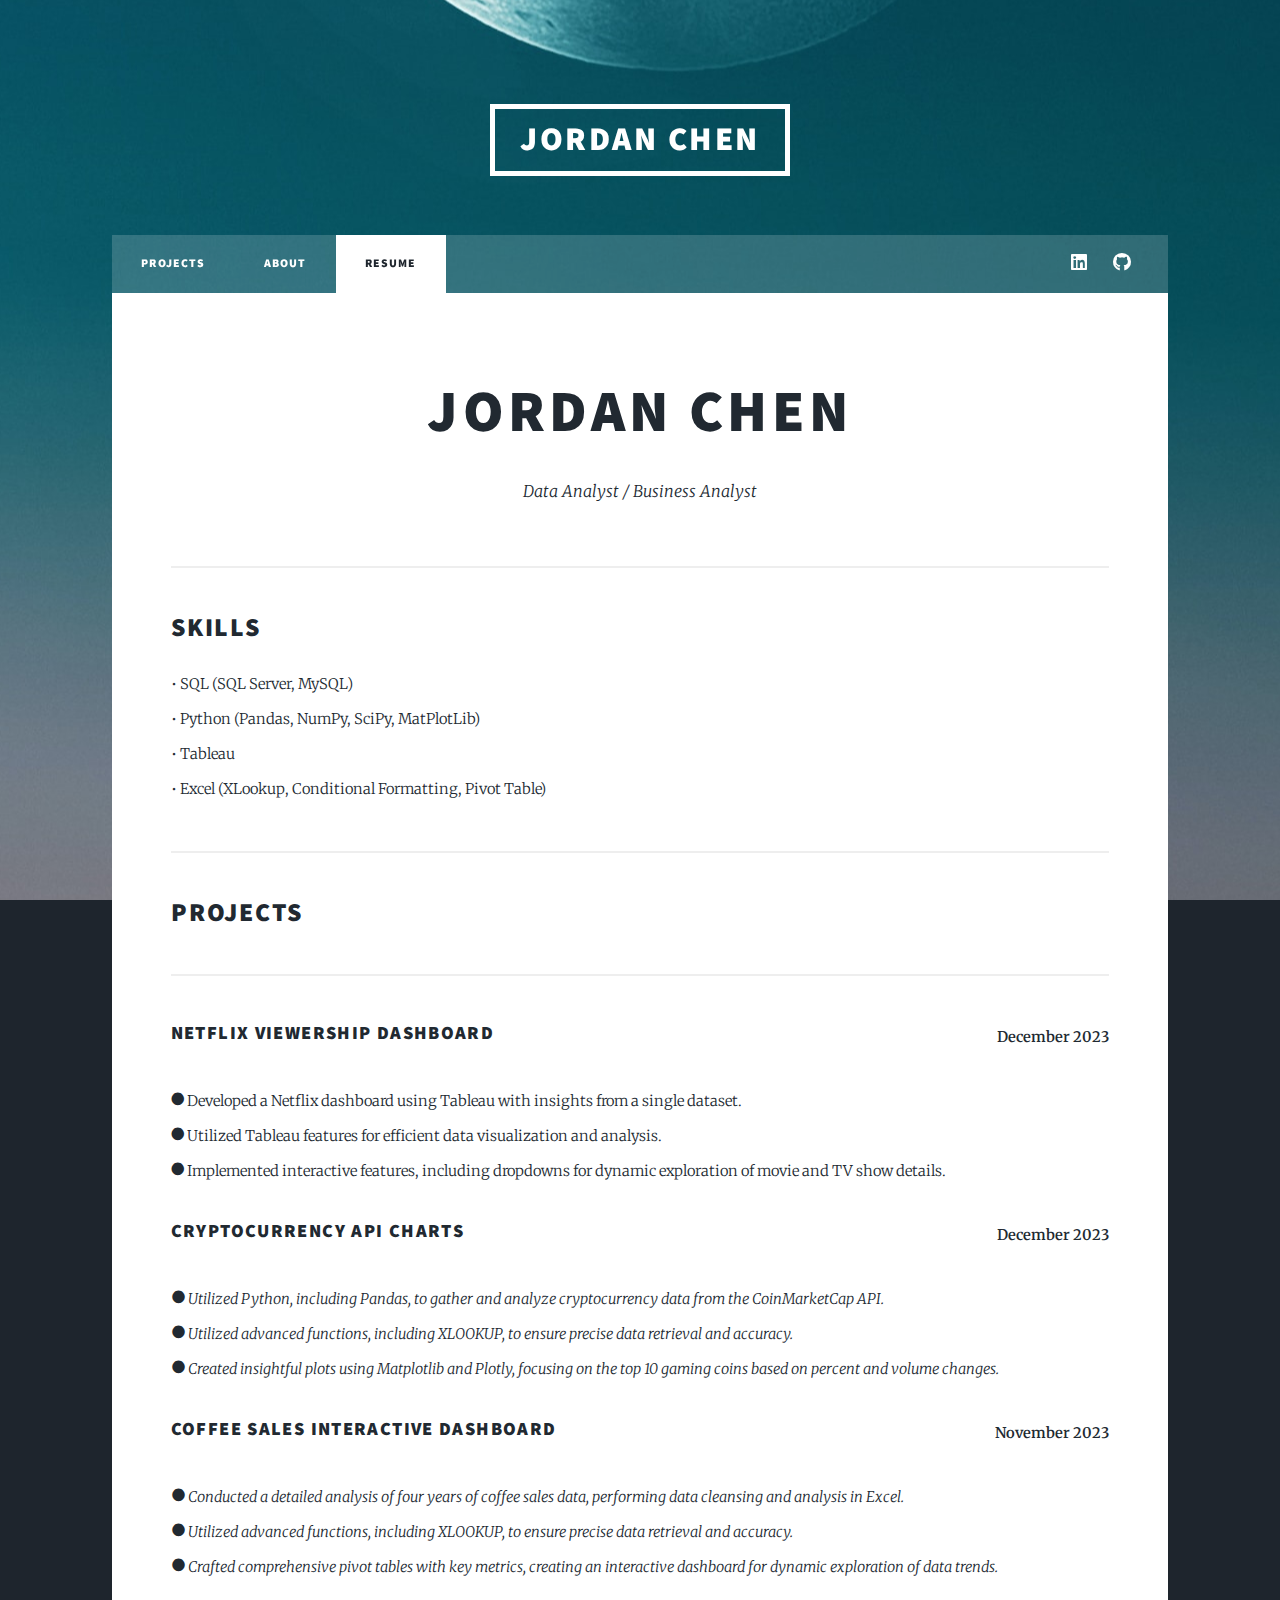
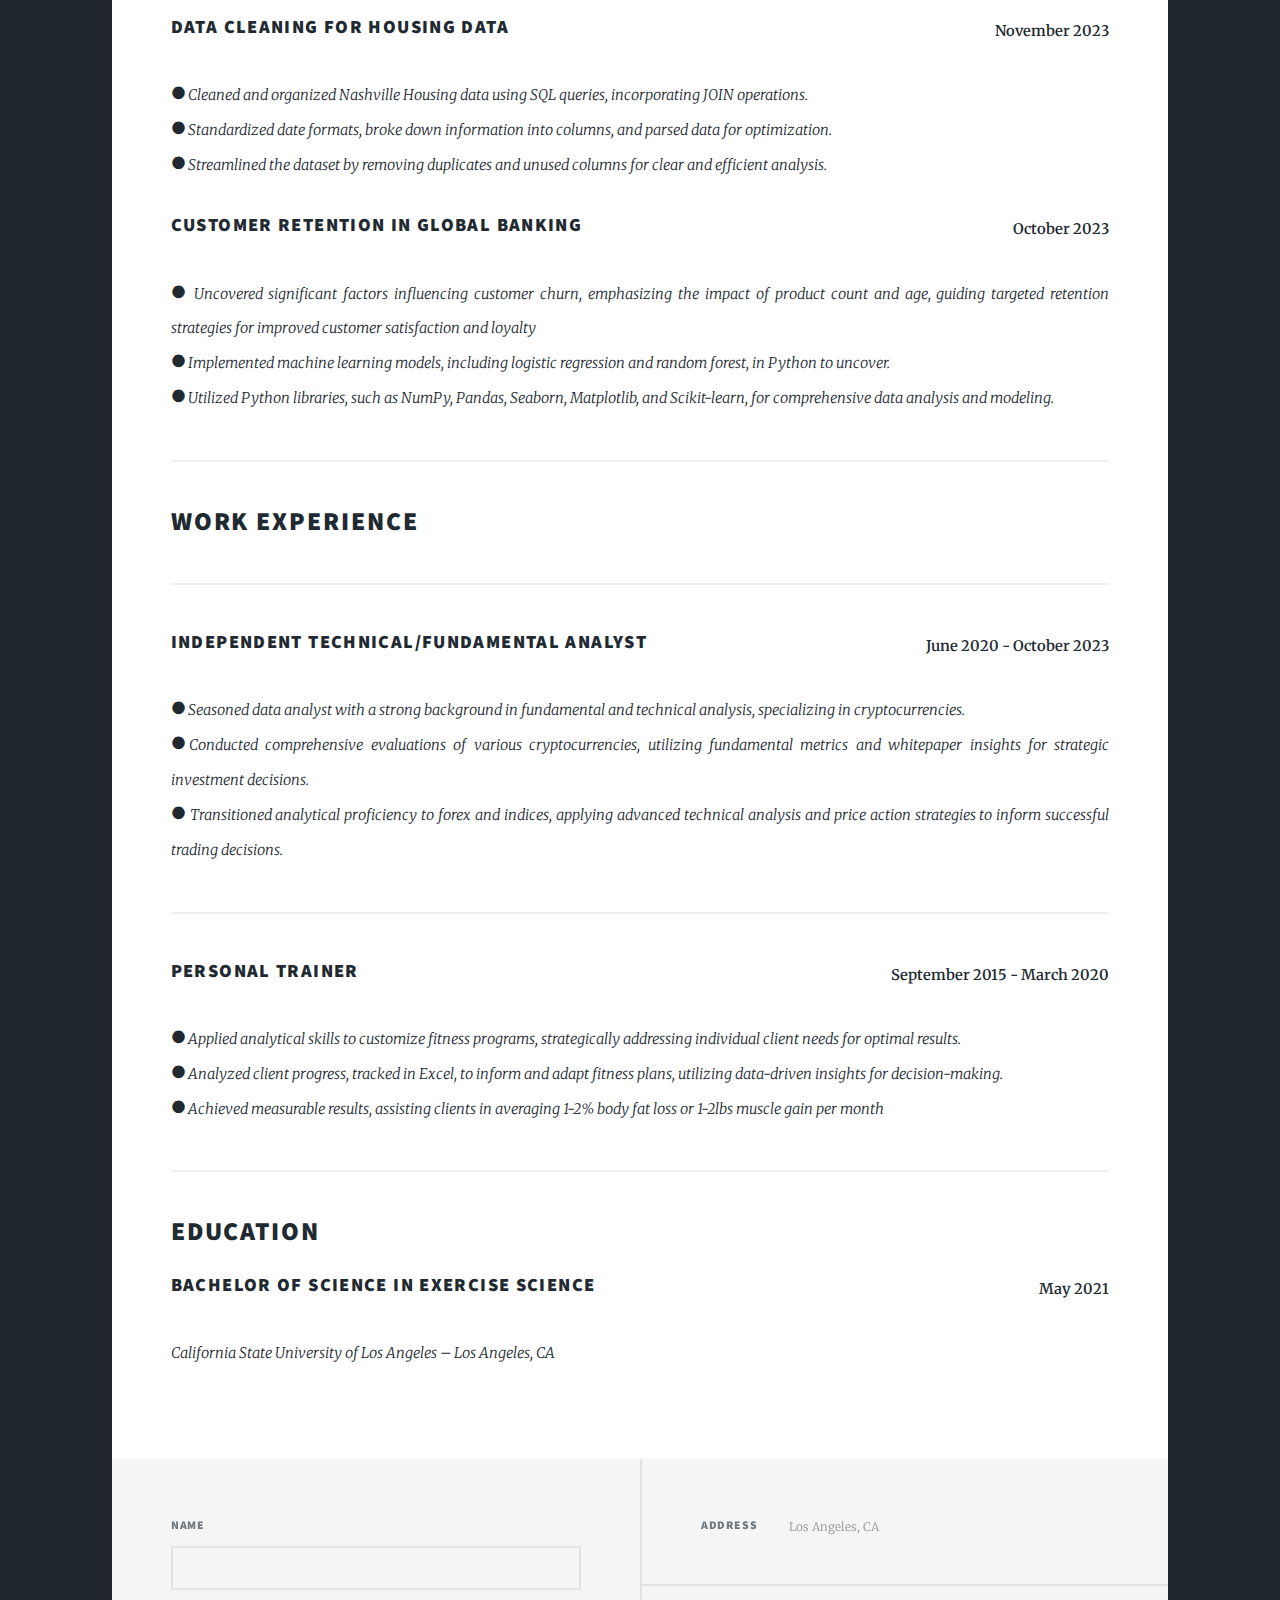
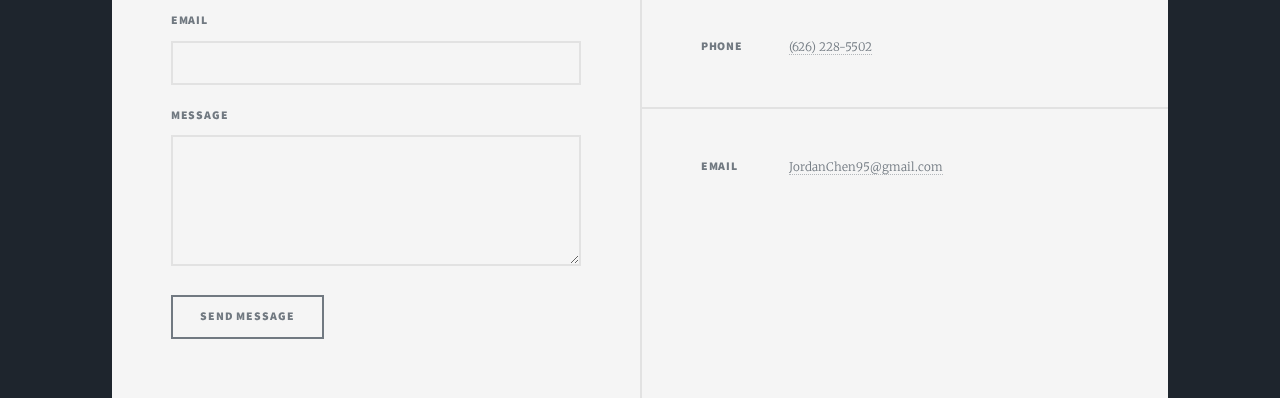
==== elements.html @ 673f8f22 "Initial Commit" ====
<!DOCTYPE HTML>
<!--
	Massively by HTML5 UP
	html5up.net | @ajlkn
	Free for personal and commercial use under the CCA 3.0 license (html5up.net/license)
-->
<html>

<head>
	<title>Elements Reference - Massively by HTML5 UP</title>
	<meta charset="utf-8" />
	<meta name="viewport" content="width=device-width, initial-scale=1, user-scalable=no" />
	<link rel="stylesheet" href="assets/css/main.css" />
	<noscript>
		<link rel="stylesheet" href="assets/css/noscript.css" />
	</noscript>
</head>

<body class="is-preload">

	<!-- Wrapper -->
	<div id="wrapper">

		<!-- Header -->
		<header id="header">
			<a href="index.html" class="logo">Jordan Chen</a>
		</header>


		<!-- Nav -->
		<nav id="nav">
			<ul class="links">
				<li><a href="index.html">Projects</a></li>
				<li><a href="generic.html">About</a></li>
				<li class="active"><a href="elements.html">Resume</a></li>
			</ul>

			<ul class="icons">
				<li><a href="https://www.linkedin.com/in/jordan-chen-766962249/" target="_blank"
						class="icon brands alt fa-linkedin"><span class="label">linkedin</span></a>
				</li>
				<li><a href="https://github.com/Jordan-the-analyst" target="_blank"
						class="icon brands alt fa-github"><span class="label">GitHub</span></a></li>
			</ul>
		</nav>

		<!-- Main -->
		<div id="main">

			<!-- Post -->
			<section class="post">
				<header class="major">
					<h1>Jordan Chen</h1>
					<p> Data Analyst / Business Analyst</p>
					<!DOCTYPE html>
					<html lang="en">

					<head>
						<!-- Your head content goes here -->
					</head>

				</header>



				<hr />

				<!-- Text stuff -->
				<h2>Skills</h2>
				<p>• SQL (SQL Server, MySQL) <br>
					• Python (Pandas, NumPy, SciPy, MatPlotLib) <br>
					• Tableau <br>
					• Excel (XLookup, Conditional Formatting, Pivot Table)

				</p>
				<hr />
				<h2>Projects</h2>

				<hr />
				<header>
					<div style="display: flex; justify-content: space-between;">
						<h3>NETFLIX VIEWERSHIP DASHBOARD</h3>
						<p><b>December 2023</b></p>
					</div>


				</header>
				<p>● Developed a Netflix dashboard using Tableau with insights from a single dataset. <br>
					● Utilized Tableau features for efficient data visualization and analysis. <br>
					● Implemented interactive features, including dropdowns for dynamic exploration of movie and TV show
					details.
				</p>
				<header>

					<header>
						<div style="display: flex; justify-content: space-between;">
							<h3>CRYPTOCURRENCY API CHARTS</h3>
							<p><b>December 2023</b></p>
						</div>
					</header>
					<p>● Utilized Python, including Pandas, to gather and analyze cryptocurrency data from the
						CoinMarketCap API. <br>
						● Utilized advanced functions, including XLOOKUP, to ensure precise data retrieval and accuracy.
						<br>
						● Created insightful plots using Matplotlib and Plotly, focusing on the top 10 gaming coins
						based on percent and volume changes.
					</p>
					<header>

						<header>

							<div style="display: flex; justify-content: space-between;">
								<h3>COFFEE SALES INTERACTIVE DASHBOARD</h3>
								<p><b>November 2023</b></p>
							</div>

						</header>
						<p>● Conducted a detailed analysis of four years of coffee sales data, performing data cleansing
							and analysis in Excel. <br>
							● Utilized advanced functions, including XLOOKUP, to ensure precise data retrieval and
							accuracy. <br>
							● Crafted comprehensive pivot tables with key metrics, creating an interactive dashboard for
							dynamic exploration of data trends.
						</p>
						<header>

							<header>

								<div style="display: flex; justify-content: space-between;">
									<h3>DATA CLEANING FOR HOUSING DATA </h3>
									<p><b>November 2023</b></p>
								</div>

							</header>
							<p>● Cleaned and organized Nashville Housing data using SQL queries, incorporating JOIN
								operations. <br>
								● Standardized date formats, broke down information into columns, and parsed data for
								optimization. <br>
								● Streamlined the dataset by removing duplicates and unused columns for clear and
								efficient analysis.
							</p>
							<header>

								<header>

									<div style="display: flex; justify-content: space-between;">
										<h3>CUSTOMER RETENTION IN GLOBAL BANKING </h3>
										<p><b>October 2023</b></p>
									</div>

								</header>
								<p>● Uncovered significant factors influencing customer churn, emphasizing the impact of
									product count and age, guiding targeted retention strategies for improved customer
									satisfaction and loyalty <br>
									● Implemented machine learning models, including logistic regression and random
									forest, in Python to uncover. <br>
									● Utilized Python libraries, such as NumPy, Pandas, Seaborn, Matplotlib, and
									Scikit-learn, for comprehensive data analysis and modeling.
								</p>
								<header>


									<hr />

									<!-- Lists -->
									<h2>Work Experience</h2>

									<hr />
									<div style="display: flex; justify-content: space-between;">
										<h3>INDEPENDENT TECHNICAL/FUNDAMENTAL ANALYST </h3>
										<p><b>June 2020 - October 2023</b></p>
									</div>

									<p>● Seasoned data analyst with a strong background in fundamental and technical
										analysis, specializing in cryptocurrencies. <br>
										●Conducted comprehensive evaluations of various cryptocurrencies, utilizing
										fundamental metrics and whitepaper insights for strategic investment decisions.
										<br>
										● Transitioned analytical proficiency to forex and indices, applying advanced
										technical analysis and price action strategies to inform successful trading
										decisions.

									</p>

									<hr />
									<div style="display: flex; justify-content: space-between;">
										<h3>PERSONAL TRAINER </h3>
										<p><b>September 2015 - March 2020</b></p>
									</div>

									<p>● Applied analytical skills to customize fitness programs, strategically
										addressing individual client needs for optimal results. <br>
										● Analyzed client progress, tracked in Excel, to inform and adapt fitness plans,
										utilizing data-driven insights for decision-making. <br>
										● Achieved measurable results, assisting clients in averaging 1-2% body fat loss
										or 1-2lbs muscle gain per month


									</p>

									<hr />
									<h2> Education </h2>

									<div style="display: flex; justify-content: space-between;">
										<h3>BACHELOR OF SCIENCE IN EXERCISE SCIENCE </h3>
										<p> <b>May 2021</b></p>
									</div>
									<p> California State University of Los Angeles – Los Angeles, CA </p>

		</div>



		</section>

	</div>

	<!-- Footer -->
	<footer id="footer">
		<section>
			<form method="post" action="JordanChen95@gmail.com">
				<div class="fields">
					<div class="field">
						<label for="name">Name</label>
						<input type="text" name="name" id="name" />
					</div>
					<div class="field">
						<label for="email">Email</label>
						<input type="text" name="email" id="email" />
					</div>
					<div class="field">
						<label for="message">Message</label>
						<textarea name="message" id="message" rows="3"></textarea>
					</div>
				</div>
				<ul class="actions">
					<li><input type="submit" value="Send Message" /></li>
				</ul>
			</form>
		</section>
		<section class="split contact">
			<section class="alt">
				<h3>Address</h3>
				<p>Los Angeles, CA</p>
			</section>
			<section>
				<h3>Phone</h3>
				<p><a href="#">(626) 228-5502</a></p>
			</section>
			<section>
				<h3>Email</h3>
				<p><a href="#">JordanChen95@gmail.com</a></p>
			</section>

		</section>
	</footer>

	<!-- Copyright -->


	<!-- Scripts -->
	<script src="assets/js/jquery.min.js"></script>
	<script src="assets/js/jquery.scrollex.min.js"></script>
	<script src="assets/js/jquery.scrolly.min.js"></script>
	<script src="assets/js/browser.min.js"></script>
	<script src="assets/js/breakpoints.min.js"></script>
	<script src="assets/js/util.js"></script>
	<script src="assets/js/main.js"></script>

</body>

</html>
---- assets/css/main.css ----
@import url(fontawesome-all.min.css);
@import url("https://fonts.googleapis.com/css?family=Merriweather:300,700,300italic,700italic|Source+Sans+Pro:900");

/*
	Massively by HTML5 UP
	html5up.net | @ajlkn
	Free for personal and commercial use under the CCA 3.0 license (html5up.net/license)
*/

html,
body,
div,
span,
applet,
object,
iframe,
h1,
h2,
h3,
h4,
h5,
h6,
p,
blockquote,
pre,
a,
abbr,
acronym,
address,
big,
cite,
code,
del,
dfn,
em,
img,
ins,
kbd,
q,
s,
samp,
small,
strike,
strong,
sub,
sup,
tt,
var,
b,
u,
i,
center,
dl,
dt,
dd,
ol,
ul,
li,
fieldset,
form,
label,
legend,
table,
caption,
tbody,
tfoot,
thead,
tr,
th,
td,
article,
aside,
canvas,
details,
embed,
figure,
figcaption,
footer,
header,
hgroup,
menu,
nav,
output,
ruby,
section,
summary,
time,
mark,
audio,
video {
	margin: 0;
	padding: 0;
	border: 0;
	font-size: 100%;
	font: inherit;
	vertical-align: baseline;
}

article,
aside,
details,
figcaption,
figure,
footer,
header,
hgroup,
menu,
nav,
section {
	display: block;
}

body {
	line-height: 1;
}

ol,
ul {
	list-style: none;
}

blockquote,
q {
	quotes: none;
}

blockquote:before,
blockquote:after,
q:before,
q:after {
	content: '';
	content: none;
}

table {
	border-collapse: collapse;
	border-spacing: 0;
}

body {
	-webkit-text-size-adjust: none;
}

mark {
	background-color: transparent;
	color: inherit;
}

input::-moz-focus-inner {
	border: 0;
	padding: 0;
}

input,
select,
textarea {
	-moz-appearance: none;
	-webkit-appearance: none;
	-ms-appearance: none;
	appearance: none;
}

/* Basic */

@-ms-viewport {
	width: device-width;
}

body {
	-ms-overflow-style: scrollbar;
}

@media screen and (max-width: 480px) {

	html,
	body {
		min-width: 320px;
	}

}

html {
	box-sizing: border-box;
}

*,
*:before,
*:after {
	box-sizing: inherit;
}



body {
	background-color: #1e252d;
}

body.is-preload *,
body.is-preload *:before,
body.is-preload *:after {
	-moz-animation: none !important;
	-webkit-animation: none !important;
	-ms-animation: none !important;
	animation: none !important;
	-moz-transition: none !important;
	-webkit-transition: none !important;
	-ms-transition: none !important;
	transition: none !important;
}

/* Type */

html {
	font-size: 16pt;
}

@media screen and (max-width: 1680px) {

	html {
		font-size: 12pt;
	}

}

@media screen and (max-width: 1280px) {

	html {
		font-size: 11pt;
	}

}

@media screen and (max-width: 360px) {

	html {
		font-size: 10pt;
	}

}

body {
	color: #212931;
}

body,
input,
select,
textarea {
	font-family: "Merriweather", Georgia, serif;
	font-weight: 300;
	font-size: 1rem;
	line-height: 2.375;
}

a {
	-moz-transition: color 0.2s ease-in-out, background-color 0.2s ease-in-out, border-color 0.2s ease-in-out, box-shadow 0.2s ease-in-out;
	-webkit-transition: color 0.2s ease-in-out, background-color 0.2s ease-in-out, border-color 0.2s ease-in-out, box-shadow 0.2s ease-in-out;
	-ms-transition: color 0.2s ease-in-out, background-color 0.2s ease-in-out, border-color 0.2s ease-in-out, box-shadow 0.2s ease-in-out;
	transition: color 0.2s ease-in-out, background-color 0.2s ease-in-out, border-color 0.2s ease-in-out, box-shadow 0.2s ease-in-out;
	border-bottom: dotted 1px;
	text-decoration: none;
}

a:hover {
	border-bottom-color: transparent;
}

strong,
b {
	font-weight: 600;
}

em,
i {
	font-style: italic;
}

p {
	text-align: justify;
	margin: 0 0 2rem 0;
}

h1,
h2,
h3,
h4,
h5,
h6 {
	font-family: "Source Sans Pro", Helvetica, sans-serif;
	font-weight: 900;
	line-height: 1.5;
	letter-spacing: 0.075em;
	text-transform: uppercase;
	margin: 0 0 1rem 0;
}

h1 a,
h2 a,
h3 a,
h4 a,
h5 a,
h6 a {
	border-bottom: 0;
	color: inherit;
	text-decoration: none;
}

h1 {
	font-size: 4rem;
	line-height: 1.1;
	margin: 0 0 2rem 0;
}

h2 {
	font-size: 1.75rem;
	line-height: 1.3;
	margin: 0 0 1.5rem 0;
}

h3 {
	font-size: 1.25rem;
	margin: 0 0 1.5rem 0;
}

h4 {
	font-size: 1rem;
}

h5 {
	font-size: 0.9rem;
}

h6 {
	font-size: 0.8rem;
}

sub {
	font-size: 0.8rem;
	position: relative;
	top: 0.5rem;
}

sup {
	font-size: 0.8rem;
	position: relative;
	top: -0.5rem;
}

blockquote {
	border-left: solid 4px;
	font-style: italic;
	margin: 0 0 2rem 0;
	padding: 0.5rem 0 0.5rem 2rem;
}

code {
	border: solid 2px;
	font-family: "Courier New", monospace;
	font-size: 0.9rem;
	margin: 0 0.25rem;
	padding: 0.25rem 0.65rem;
}

pre {
	-webkit-overflow-scrolling: touch;
	font-family: "Courier New", monospace;
	font-size: 0.9rem;
	margin: 0 0 2rem 0;
}

pre code {
	display: block;
	line-height: 1.75;
	padding: 1rem 1.5rem;
	overflow-x: auto;
}

hr {
	border: 0;
	border-bottom: solid 2px;
	margin: 3rem 0;
}

hr.major {
	margin: 5rem 0;
}

.align-left {
	text-align: left;
}

.align-center {
	text-align: center;
}

.align-right {
	text-align: right;
}

input,
select,
textarea {
	color: #212931;
}

a {
	color: #212931;
	border-bottom-color: rgba(33, 41, 49, 0.5);
}

a:hover {
	border-bottom-color: transparent;
	color: #18bfef !important;
}

strong,
b {
	color: #212931;
}

h1,
h2,
h3,
h4,
h5,
h6 {
	color: #212931;
}

blockquote {
	border-left-color: #eeeeee;
}

code {
	background: rgba(220, 220, 220, 0.25);
	border-color: #eeeeee;
}

hr {
	border-bottom-color: #eeeeee;
}

/* Row */

.row {
	display: flex;
	flex-wrap: wrap;
	box-sizing: border-box;
	align-items: stretch;
}

.row>* {
	box-sizing: border-box;
}

.row.gtr-uniform>*> :last-child {
	margin-bottom: 0;
}

.row.aln-left {
	justify-content: flex-start;
}

.row.aln-center {
	justify-content: center;
}

.row.aln-right {
	justify-content: flex-end;
}

.row.aln-top {
	align-items: flex-start;
}

.row.aln-middle {
	align-items: center;
}

.row.aln-bottom {
	align-items: flex-end;
}

.row>.imp {
	order: -1;
}

.row>.col-1 {
	width: 8.33333%;
}

.row>.off-1 {
	margin-left: 8.33333%;
}

.row>.col-2 {
	width: 16.66667%;
}

.row>.off-2 {
	margin-left: 16.66667%;
}

.row>.col-3 {
	width: 25%;
}

.row>.off-3 {
	margin-left: 25%;
}

.row>.col-4 {
	width: 33.33333%;
}

.row>.off-4 {
	margin-left: 33.33333%;
}

.row>.col-5 {
	width: 41.66667%;
}

.row>.off-5 {
	margin-left: 41.66667%;
}

.row>.col-6 {
	width: 50%;
}

.row>.off-6 {
	margin-left: 50%;
}

.row>.col-7 {
	width: 58.33333%;
}

.row>.off-7 {
	margin-left: 58.33333%;
}

.row>.col-8 {
	width: 66.66667%;
}

.row>.off-8 {
	margin-left: 66.66667%;
}

.row>.col-9 {
	width: 75%;
}

.row>.off-9 {
	margin-left: 75%;
}

.row>.col-10 {
	width: 83.33333%;
}

.row>.off-10 {
	margin-left: 83.33333%;
}

.row>.col-11 {
	width: 91.66667%;
}

.row>.off-11 {
	margin-left: 91.66667%;
}

.row>.col-12 {
	width: 100%;
}

.row>.off-12 {
	margin-left: 100%;
}

.row.gtr-0 {
	margin-top: 0;
	margin-left: 0rem;
}

.row.gtr-0>* {
	padding: 0 0 0 0rem;
}

.row.gtr-0.gtr-uniform {
	margin-top: 0rem;
}

.row.gtr-0.gtr-uniform>* {
	padding-top: 0rem;
}

.row.gtr-25 {
	margin-top: 0;
	margin-left: -0.375rem;
}

.row.gtr-25>* {
	padding: 0 0 0 0.375rem;
}

.row.gtr-25.gtr-uniform {
	margin-top: -0.375rem;
}

.row.gtr-25.gtr-uniform>* {
	padding-top: 0.375rem;
}

.row.gtr-50 {
	margin-top: 0;
	margin-left: -0.75rem;
}

.row.gtr-50>* {
	padding: 0 0 0 0.75rem;
}

.row.gtr-50.gtr-uniform {
	margin-top: -0.75rem;
}

.row.gtr-50.gtr-uniform>* {
	padding-top: 0.75rem;
}

.row {
	margin-top: 0;
	margin-left: -1.5rem;
}

.row>* {
	padding: 0 0 0 1.5rem;
}

.row.gtr-uniform {
	margin-top: -1.5rem;
}

.row.gtr-uniform>* {
	padding-top: 1.5rem;
}

.row.gtr-150 {
	margin-top: 0;
	margin-left: -2.25rem;
}

.row.gtr-150>* {
	padding: 0 0 0 2.25rem;
}

.row.gtr-150.gtr-uniform {
	margin-top: -2.25rem;
}

.row.gtr-150.gtr-uniform>* {
	padding-top: 2.25rem;
}

.row.gtr-200 {
	margin-top: 0;
	margin-left: -3rem;
}

.row.gtr-200>* {
	padding: 0 0 0 3rem;
}

.row.gtr-200.gtr-uniform {
	margin-top: -3rem;
}

.row.gtr-200.gtr-uniform>* {
	padding-top: 3rem;
}

@media screen and (max-width: 1680px) {

	.row {
		display: flex;
		flex-wrap: wrap;
		box-sizing: border-box;
		align-items: stretch;
	}

	.row>* {
		box-sizing: border-box;
	}

	.row.gtr-uniform>*> :last-child {
		margin-bottom: 0;
	}

	.row.aln-left {
		justify-content: flex-start;
	}

	.row.aln-center {
		justify-content: center;
	}

	.row.aln-right {
		justify-content: flex-end;
	}

	.row.aln-top {
		align-items: flex-start;
	}

	.row.aln-middle {
		align-items: center;
	}

	.row.aln-bottom {
		align-items: flex-end;
	}

	.row>.imp-xlarge {
		order: -1;
	}

	.row>.col-1-xlarge {
		width: 8.33333%;
	}

	.row>.off-1-xlarge {
		margin-left: 8.33333%;
	}

	.row>.col-2-xlarge {
		width: 16.66667%;
	}

	.row>.off-2-xlarge {
		margin-left: 16.66667%;
	}

	.row>.col-3-xlarge {
		width: 25%;
	}

	.row>.off-3-xlarge {
		margin-left: 25%;
	}

	.row>.col-4-xlarge {
		width: 33.33333%;
	}

	.row>.off-4-xlarge {
		margin-left: 33.33333%;
	}

	.row>.col-5-xlarge {
		width: 41.66667%;
	}

	.row>.off-5-xlarge {
		margin-left: 41.66667%;
	}

	.row>.col-6-xlarge {
		width: 50%;
	}

	.row>.off-6-xlarge {
		margin-left: 50%;
	}

	.row>.col-7-xlarge {
		width: 58.33333%;
	}

	.row>.off-7-xlarge {
		margin-left: 58.33333%;
	}

	.row>.col-8-xlarge {
		width: 66.66667%;
	}

	.row>.off-8-xlarge {
		margin-left: 66.66667%;
	}

	.row>.col-9-xlarge {
		width: 75%;
	}

	.row>.off-9-xlarge {
		margin-left: 75%;
	}

	.row>.col-10-xlarge {
		width: 83.33333%;
	}

	.row>.off-10-xlarge {
		margin-left: 83.33333%;
	}

	.row>.col-11-xlarge {
		width: 91.66667%;
	}

	.row>.off-11-xlarge {
		margin-left: 91.66667%;
	}

	.row>.col-12-xlarge {
		width: 100%;
	}

	.row>.off-12-xlarge {
		margin-left: 100%;
	}

	.row.gtr-0 {
		margin-top: 0;
		margin-left: 0rem;
	}

	.row.gtr-0>* {
		padding: 0 0 0 0rem;
	}

	.row.gtr-0.gtr-uniform {
		margin-top: 0rem;
	}

	.row.gtr-0.gtr-uniform>* {
		padding-top: 0rem;
	}

	.row.gtr-25 {
		margin-top: 0;
		margin-left: -0.375rem;
	}

	.row.gtr-25>* {
		padding: 0 0 0 0.375rem;
	}

	.row.gtr-25.gtr-uniform {
		margin-top: -0.375rem;
	}

	.row.gtr-25.gtr-uniform>* {
		padding-top: 0.375rem;
	}

	.row.gtr-50 {
		margin-top: 0;
		margin-left: -0.75rem;
	}

	.row.gtr-50>* {
		padding: 0 0 0 0.75rem;
	}

	.row.gtr-50.gtr-uniform {
		margin-top: -0.75rem;
	}

	.row.gtr-50.gtr-uniform>* {
		padding-top: 0.75rem;
	}

	.row {
		margin-top: 0;
		margin-left: -1.5rem;
	}

	.row>* {
		padding: 0 0 0 1.5rem;
	}

	.row.gtr-uniform {
		margin-top: -1.5rem;
	}

	.row.gtr-uniform>* {
		padding-top: 1.5rem;
	}

	.row.gtr-150 {
		margin-top: 0;
		margin-left: -2.25rem;
	}

	.row.gtr-150>* {
		padding: 0 0 0 2.25rem;
	}

	.row.gtr-150.gtr-uniform {
		margin-top: -2.25rem;
	}

	.row.gtr-150.gtr-uniform>* {
		padding-top: 2.25rem;
	}

	.row.gtr-200 {
		margin-top: 0;
		margin-left: -3rem;
	}

	.row.gtr-200>* {
		padding: 0 0 0 3rem;
	}

	.row.gtr-200.gtr-uniform {
		margin-top: -3rem;
	}

	.row.gtr-200.gtr-uniform>* {
		padding-top: 3rem;
	}

}

@media screen and (max-width: 1280px) {

	.row {
		display: flex;
		flex-wrap: wrap;
		box-sizing: border-box;
		align-items: stretch;
	}

	.row>* {
		box-sizing: border-box;
	}

	.row.gtr-uniform>*> :last-child {
		margin-bottom: 0;
	}

	.row.aln-left {
		justify-content: flex-start;
	}

	.row.aln-center {
		justify-content: center;
	}

	.row.aln-right {
		justify-content: flex-end;
	}

	.row.aln-top {
		align-items: flex-start;
	}

	.row.aln-middle {
		align-items: center;
	}

	.row.aln-bottom {
		align-items: flex-end;
	}

	.row>.imp-large {
		order: -1;
	}

	.row>.col-1-large {
		width: 8.33333%;
	}

	.row>.off-1-large {
		margin-left: 8.33333%;
	}

	.row>.col-2-large {
		width: 16.66667%;
	}

	.row>.off-2-large {
		margin-left: 16.66667%;
	}

	.row>.col-3-large {
		width: 25%;
	}

	.row>.off-3-large {
		margin-left: 25%;
	}

	.row>.col-4-large {
		width: 33.33333%;
	}

	.row>.off-4-large {
		margin-left: 33.33333%;
	}

	.row>.col-5-large {
		width: 41.66667%;
	}

	.row>.off-5-large {
		margin-left: 41.66667%;
	}

	.row>.col-6-large {
		width: 50%;
	}

	.row>.off-6-large {
		margin-left: 50%;
	}

	.row>.col-7-large {
		width: 58.33333%;
	}

	.row>.off-7-large {
		margin-left: 58.33333%;
	}

	.row>.col-8-large {
		width: 66.66667%;
	}

	.row>.off-8-large {
		margin-left: 66.66667%;
	}

	.row>.col-9-large {
		width: 75%;
	}

	.row>.off-9-large {
		margin-left: 75%;
	}

	.row>.col-10-large {
		width: 83.33333%;
	}

	.row>.off-10-large {
		margin-left: 83.33333%;
	}

	.row>.col-11-large {
		width: 91.66667%;
	}

	.row>.off-11-large {
		margin-left: 91.66667%;
	}

	.row>.col-12-large {
		width: 100%;
	}

	.row>.off-12-large {
		margin-left: 100%;
	}

	.row.gtr-0 {
		margin-top: 0;
		margin-left: 0rem;
	}

	.row.gtr-0>* {
		padding: 0 0 0 0rem;
	}

	.row.gtr-0.gtr-uniform {
		margin-top: 0rem;
	}

	.row.gtr-0.gtr-uniform>* {
		padding-top: 0rem;
	}

	.row.gtr-25 {
		margin-top: 0;
		margin-left: -0.375rem;
	}

	.row.gtr-25>* {
		padding: 0 0 0 0.375rem;
	}

	.row.gtr-25.gtr-uniform {
		margin-top: -0.375rem;
	}

	.row.gtr-25.gtr-uniform>* {
		padding-top: 0.375rem;
	}

	.row.gtr-50 {
		margin-top: 0;
		margin-left: -0.75rem;
	}

	.row.gtr-50>* {
		padding: 0 0 0 0.75rem;
	}

	.row.gtr-50.gtr-uniform {
		margin-top: -0.75rem;
	}

	.row.gtr-50.gtr-uniform>* {
		padding-top: 0.75rem;
	}

	.row {
		margin-top: 0;
		margin-left: -1.5rem;
	}

	.row>* {
		padding: 0 0 0 1.5rem;
	}

	.row.gtr-uniform {
		margin-top: -1.5rem;
	}

	.row.gtr-uniform>* {
		padding-top: 1.5rem;
	}

	.row.gtr-150 {
		margin-top: 0;
		margin-left: -2.25rem;
	}

	.row.gtr-150>* {
		padding: 0 0 0 2.25rem;
	}

	.row.gtr-150.gtr-uniform {
		margin-top: -2.25rem;
	}

	.row.gtr-150.gtr-uniform>* {
		padding-top: 2.25rem;
	}

	.row.gtr-200 {
		margin-top: 0;
		margin-left: -3rem;
	}

	.row.gtr-200>* {
		padding: 0 0 0 3rem;
	}

	.row.gtr-200.gtr-uniform {
		margin-top: -3rem;
	}

	.row.gtr-200.gtr-uniform>* {
		padding-top: 3rem;
	}

}

@media screen and (max-width: 980px) {

	.row {
		display: flex;
		flex-wrap: wrap;
		box-sizing: border-box;
		align-items: stretch;
	}

	.row>* {
		box-sizing: border-box;
	}

	.row.gtr-uniform>*> :last-child {
		margin-bottom: 0;
	}

	.row.aln-left {
		justify-content: flex-start;
	}

	.row.aln-center {
		justify-content: center;
	}

	.row.aln-right {
		justify-content: flex-end;
	}

	.row.aln-top {
		align-items: flex-start;
	}

	.row.aln-middle {
		align-items: center;
	}

	.row.aln-bottom {
		align-items: flex-end;
	}

	.row>.imp-medium {
		order: -1;
	}

	.row>.col-1-medium {
		width: 8.33333%;
	}

	.row>.off-1-medium {
		margin-left: 8.33333%;
	}

	.row>.col-2-medium {
		width: 16.66667%;
	}

	.row>.off-2-medium {
		margin-left: 16.66667%;
	}

	.row>.col-3-medium {
		width: 25%;
	}

	.row>.off-3-medium {
		margin-left: 25%;
	}

	.row>.col-4-medium {
		width: 33.33333%;
	}

	.row>.off-4-medium {
		margin-left: 33.33333%;
	}

	.row>.col-5-medium {
		width: 41.66667%;
	}

	.row>.off-5-medium {
		margin-left: 41.66667%;
	}

	.row>.col-6-medium {
		width: 50%;
	}

	.row>.off-6-medium {
		margin-left: 50%;
	}

	.row>.col-7-medium {
		width: 58.33333%;
	}

	.row>.off-7-medium {
		margin-left: 58.33333%;
	}

	.row>.col-8-medium {
		width: 66.66667%;
	}

	.row>.off-8-medium {
		margin-left: 66.66667%;
	}

	.row>.col-9-medium {
		width: 75%;
	}

	.row>.off-9-medium {
		margin-left: 75%;
	}

	.row>.col-10-medium {
		width: 83.33333%;
	}

	.row>.off-10-medium {
		margin-left: 83.33333%;
	}

	.row>.col-11-medium {
		width: 91.66667%;
	}

	.row>.off-11-medium {
		margin-left: 91.66667%;
	}

	.row>.col-12-medium {
		width: 100%;
	}

	.row>.off-12-medium {
		margin-left: 100%;
	}

	.row.gtr-0 {
		margin-top: 0;
		margin-left: 0rem;
	}

	.row.gtr-0>* {
		padding: 0 0 0 0rem;
	}

	.row.gtr-0.gtr-uniform {
		margin-top: 0rem;
	}

	.row.gtr-0.gtr-uniform>* {
		padding-top: 0rem;
	}

	.row.gtr-25 {
		margin-top: 0;
		margin-left: -0.375rem;
	}

	.row.gtr-25>* {
		padding: 0 0 0 0.375rem;
	}

	.row.gtr-25.gtr-uniform {
		margin-top: -0.375rem;
	}

	.row.gtr-25.gtr-uniform>* {
		padding-top: 0.375rem;
	}

	.row.gtr-50 {
		margin-top: 0;
		margin-left: -0.75rem;
	}

	.row.gtr-50>* {
		padding: 0 0 0 0.75rem;
	}

	.row.gtr-50.gtr-uniform {
		margin-top: -0.75rem;
	}

	.row.gtr-50.gtr-uniform>* {
		padding-top: 0.75rem;
	}

	.row {
		margin-top: 0;
		margin-left: -1.5rem;
	}

	.row>* {
		padding: 0 0 0 1.5rem;
	}

	.row.gtr-uniform {
		margin-top: -1.5rem;
	}

	.row.gtr-uniform>* {
		padding-top: 1.5rem;
	}

	.row.gtr-150 {
		margin-top: 0;
		margin-left: -2.25rem;
	}

	.row.gtr-150>* {
		padding: 0 0 0 2.25rem;
	}

	.row.gtr-150.gtr-uniform {
		margin-top: -2.25rem;
	}

	.row.gtr-150.gtr-uniform>* {
		padding-top: 2.25rem;
	}

	.row.gtr-200 {
		margin-top: 0;
		margin-left: -3rem;
	}

	.row.gtr-200>* {
		padding: 0 0 0 3rem;
	}

	.row.gtr-200.gtr-uniform {
		margin-top: -3rem;
	}

	.row.gtr-200.gtr-uniform>* {
		padding-top: 3rem;
	}

}

@media screen and (max-width: 736px) {

	.row {
		display: flex;
		flex-wrap: wrap;
		box-sizing: border-box;
		align-items: stretch;
	}

	.row>* {
		box-sizing: border-box;
	}

	.row.gtr-uniform>*> :last-child {
		margin-bottom: 0;
	}

	.row.aln-left {
		justify-content: flex-start;
	}

	.row.aln-center {
		justify-content: center;
	}

	.row.aln-right {
		justify-content: flex-end;
	}

	.row.aln-top {
		align-items: flex-start;
	}

	.row.aln-middle {
		align-items: center;
	}

	.row.aln-bottom {
		align-items: flex-end;
	}

	.row>.imp-small {
		order: -1;
	}

	.row>.col-1-small {
		width: 8.33333%;
	}

	.row>.off-1-small {
		margin-left: 8.33333%;
	}

	.row>.col-2-small {
		width: 16.66667%;
	}

	.row>.off-2-small {
		margin-left: 16.66667%;
	}

	.row>.col-3-small {
		width: 25%;
	}

	.row>.off-3-small {
		margin-left: 25%;
	}

	.row>.col-4-small {
		width: 33.33333%;
	}

	.row>.off-4-small {
		margin-left: 33.33333%;
	}

	.row>.col-5-small {
		width: 41.66667%;
	}

	.row>.off-5-small {
		margin-left: 41.66667%;
	}

	.row>.col-6-small {
		width: 50%;
	}

	.row>.off-6-small {
		margin-left: 50%;
	}

	.row>.col-7-small {
		width: 58.33333%;
	}

	.row>.off-7-small {
		margin-left: 58.33333%;
	}

	.row>.col-8-small {
		width: 66.66667%;
	}

	.row>.off-8-small {
		margin-left: 66.66667%;
	}

	.row>.col-9-small {
		width: 75%;
	}

	.row>.off-9-small {
		margin-left: 75%;
	}

	.row>.col-10-small {
		width: 83.33333%;
	}

	.row>.off-10-small {
		margin-left: 83.33333%;
	}

	.row>.col-11-small {
		width: 91.66667%;
	}

	.row>.off-11-small {
		margin-left: 91.66667%;
	}

	.row>.col-12-small {
		width: 100%;
	}

	.row>.off-12-small {
		margin-left: 100%;
	}

	.row.gtr-0 {
		margin-top: 0;
		margin-left: 0rem;
	}

	.row.gtr-0>* {
		padding: 0 0 0 0rem;
	}

	.row.gtr-0.gtr-uniform {
		margin-top: 0rem;
	}

	.row.gtr-0.gtr-uniform>* {
		padding-top: 0rem;
	}

	.row.gtr-25 {
		margin-top: 0;
		margin-left: -0.375rem;
	}

	.row.gtr-25>* {
		padding: 0 0 0 0.375rem;
	}

	.row.gtr-25.gtr-uniform {
		margin-top: -0.375rem;
	}

	.row.gtr-25.gtr-uniform>* {
		padding-top: 0.375rem;
	}

	.row.gtr-50 {
		margin-top: 0;
		margin-left: -0.75rem;
	}

	.row.gtr-50>* {
		padding: 0 0 0 0.75rem;
	}

	.row.gtr-50.gtr-uniform {
		margin-top: -0.75rem;
	}

	.row.gtr-50.gtr-uniform>* {
		padding-top: 0.75rem;
	}

	.row {
		margin-top: 0;
		margin-left: -1.5rem;
	}

	.row>* {
		padding: 0 0 0 1.5rem;
	}

	.row.gtr-uniform {
		margin-top: -1.5rem;
	}

	.row.gtr-uniform>* {
		padding-top: 1.5rem;
	}

	.row.gtr-150 {
		margin-top: 0;
		margin-left: -2.25rem;
	}

	.row.gtr-150>* {
		padding: 0 0 0 2.25rem;
	}

	.row.gtr-150.gtr-uniform {
		margin-top: -2.25rem;
	}

	.row.gtr-150.gtr-uniform>* {
		padding-top: 2.25rem;
	}

	.row.gtr-200 {
		margin-top: 0;
		margin-left: -3rem;
	}

	.row.gtr-200>* {
		padding: 0 0 0 3rem;
	}

	.row.gtr-200.gtr-uniform {
		margin-top: -3rem;
	}

	.row.gtr-200.gtr-uniform>* {
		padding-top: 3rem;
	}

}

@media screen and (max-width: 480px) {

	.row {
		display: flex;
		flex-wrap: wrap;
		box-sizing: border-box;
		align-items: stretch;
	}

	.row>* {
		box-sizing: border-box;
	}

	.row.gtr-uniform>*> :last-child {
		margin-bottom: 0;
	}

	.row.aln-left {
		justify-content: flex-start;
	}

	.row.aln-center {
		justify-content: center;
	}

	.row.aln-right {
		justify-content: flex-end;
	}

	.row.aln-top {
		align-items: flex-start;
	}

	.row.aln-middle {
		align-items: center;
	}

	.row.aln-bottom {
		align-items: flex-end;
	}

	.row>.imp-xsmall {
		order: -1;
	}

	.row>.col-1-xsmall {
		width: 8.33333%;
	}

	.row>.off-1-xsmall {
		margin-left: 8.33333%;
	}

	.row>.col-2-xsmall {
		width: 16.66667%;
	}

	.row>.off-2-xsmall {
		margin-left: 16.66667%;
	}

	.row>.col-3-xsmall {
		width: 25%;
	}

	.row>.off-3-xsmall {
		margin-left: 25%;
	}

	.row>.col-4-xsmall {
		width: 33.33333%;
	}

	.row>.off-4-xsmall {
		margin-left: 33.33333%;
	}

	.row>.col-5-xsmall {
		width: 41.66667%;
	}

	.row>.off-5-xsmall {
		margin-left: 41.66667%;
	}

	.row>.col-6-xsmall {
		width: 50%;
	}

	.row>.off-6-xsmall {
		margin-left: 50%;
	}

	.row>.col-7-xsmall {
		width: 58.33333%;
	}

	.row>.off-7-xsmall {
		margin-left: 58.33333%;
	}

	.row>.col-8-xsmall {
		width: 66.66667%;
	}

	.row>.off-8-xsmall {
		margin-left: 66.66667%;
	}

	.row>.col-9-xsmall {
		width: 75%;
	}

	.row>.off-9-xsmall {
		margin-left: 75%;
	}

	.row>.col-10-xsmall {
		width: 83.33333%;
	}

	.row>.off-10-xsmall {
		margin-left: 83.33333%;
	}

	.row>.col-11-xsmall {
		width: 91.66667%;
	}

	.row>.off-11-xsmall {
		margin-left: 91.66667%;
	}

	.row>.col-12-xsmall {
		width: 100%;
	}

	.row>.off-12-xsmall {
		margin-left: 100%;
	}

	.row.gtr-0 {
		margin-top: 0;
		margin-left: 0rem;
	}

	.row.gtr-0>* {
		padding: 0 0 0 0rem;
	}

	.row.gtr-0.gtr-uniform {
		margin-top: 0rem;
	}

	.row.gtr-0.gtr-uniform>* {
		padding-top: 0rem;
	}

	.row.gtr-25 {
		margin-top: 0;
		margin-left: -0.375rem;
	}

	.row.gtr-25>* {
		padding: 0 0 0 0.375rem;
	}

	.row.gtr-25.gtr-uniform {
		margin-top: -0.375rem;
	}

	.row.gtr-25.gtr-uniform>* {
		padding-top: 0.375rem;
	}

	.row.gtr-50 {
		margin-top: 0;
		margin-left: -0.75rem;
	}

	.row.gtr-50>* {
		padding: 0 0 0 0.75rem;
	}

	.row.gtr-50.gtr-uniform {
		margin-top: -0.75rem;
	}

	.row.gtr-50.gtr-uniform>* {
		padding-top: 0.75rem;
	}

	.row {
		margin-top: 0;
		margin-left: -1.5rem;
	}

	.row>* {
		padding: 0 0 0 1.5rem;
	}

	.row.gtr-uniform {
		margin-top: -1.5rem;
	}

	.row.gtr-uniform>* {
		padding-top: 1.5rem;
	}

	.row.gtr-150 {
		margin-top: 0;
		margin-left: -2.25rem;
	}

	.row.gtr-150>* {
		padding: 0 0 0 2.25rem;
	}

	.row.gtr-150.gtr-uniform {
		margin-top: -2.25rem;
	}

	.row.gtr-150.gtr-uniform>* {
		padding-top: 2.25rem;
	}

	.row.gtr-200 {
		margin-top: 0;
		margin-left: -3rem;
	}

	.row.gtr-200>* {
		padding: 0 0 0 3rem;
	}

	.row.gtr-200.gtr-uniform {
		margin-top: -3rem;
	}

	.row.gtr-200.gtr-uniform>* {
		padding-top: 3rem;
	}

}

@media screen and (max-width: 360px) {

	.row {
		display: flex;
		flex-wrap: wrap;
		box-sizing: border-box;
		align-items: stretch;
	}

	.row>* {
		box-sizing: border-box;
	}

	.row.gtr-uniform>*> :last-child {
		margin-bottom: 0;
	}

	.row.aln-left {
		justify-content: flex-start;
	}

	.row.aln-center {
		justify-content: center;
	}

	.row.aln-right {
		justify-content: flex-end;
	}

	.row.aln-top {
		align-items: flex-start;
	}

	.row.aln-middle {
		align-items: center;
	}

	.row.aln-bottom {
		align-items: flex-end;
	}

	.row>.imp-xxsmall {
		order: -1;
	}

	.row>.col-1-xxsmall {
		width: 8.33333%;
	}

	.row>.off-1-xxsmall {
		margin-left: 8.33333%;
	}

	.row>.col-2-xxsmall {
		width: 16.66667%;
	}

	.row>.off-2-xxsmall {
		margin-left: 16.66667%;
	}

	.row>.col-3-xxsmall {
		width: 25%;
	}

	.row>.off-3-xxsmall {
		margin-left: 25%;
	}

	.row>.col-4-xxsmall {
		width: 33.33333%;
	}

	.row>.off-4-xxsmall {
		margin-left: 33.33333%;
	}

	.row>.col-5-xxsmall {
		width: 41.66667%;
	}

	.row>.off-5-xxsmall {
		margin-left: 41.66667%;
	}

	.row>.col-6-xxsmall {
		width: 50%;
	}

	.row>.off-6-xxsmall {
		margin-left: 50%;
	}

	.row>.col-7-xxsmall {
		width: 58.33333%;
	}

	.row>.off-7-xxsmall {
		margin-left: 58.33333%;
	}

	.row>.col-8-xxsmall {
		width: 66.66667%;
	}

	.row>.off-8-xxsmall {
		margin-left: 66.66667%;
	}

	.row>.col-9-xxsmall {
		width: 75%;
	}

	.row>.off-9-xxsmall {
		margin-left: 75%;
	}

	.row>.col-10-xxsmall {
		width: 83.33333%;
	}

	.row>.off-10-xxsmall {
		margin-left: 83.33333%;
	}

	.row>.col-11-xxsmall {
		width: 91.66667%;
	}

	.row>.off-11-xxsmall {
		margin-left: 91.66667%;
	}

	.row>.col-12-xxsmall {
		width: 100%;
	}

	.row>.off-12-xxsmall {
		margin-left: 100%;
	}

	.row.gtr-0 {
		margin-top: 0;
		margin-left: 0rem;
	}

	.row.gtr-0>* {
		padding: 0 0 0 0rem;
	}

	.row.gtr-0.gtr-uniform {
		margin-top: 0rem;
	}

	.row.gtr-0.gtr-uniform>* {
		padding-top: 0rem;
	}

	.row.gtr-25 {
		margin-top: 0;
		margin-left: -0.375rem;
	}

	.row.gtr-25>* {
		padding: 0 0 0 0.375rem;
	}

	.row.gtr-25.gtr-uniform {
		margin-top: -0.375rem;
	}

	.row.gtr-25.gtr-uniform>* {
		padding-top: 0.375rem;
	}

	.row.gtr-50 {
		margin-top: 0;
		margin-left: -0.75rem;
	}

	.row.gtr-50>* {
		padding: 0 0 0 0.75rem;
	}

	.row.gtr-50.gtr-uniform {
		margin-top: -0.75rem;
	}

	.row.gtr-50.gtr-uniform>* {
		padding-top: 0.75rem;
	}

	.row {
		margin-top: 0;
		margin-left: -1.5rem;
	}

	.row>* {
		padding: 0 0 0 1.5rem;
	}

	.row.gtr-uniform {
		margin-top: -1.5rem;
	}

	.row.gtr-uniform>* {
		padding-top: 1.5rem;
	}

	.row.gtr-150 {
		margin-top: 0;
		margin-left: -2.25rem;
	}

	.row.gtr-150>* {
		padding: 0 0 0 2.25rem;
	}

	.row.gtr-150.gtr-uniform {
		margin-top: -2.25rem;
	}

	.row.gtr-150.gtr-uniform>* {
		padding-top: 2.25rem;
	}

	.row.gtr-200 {
		margin-top: 0;
		margin-left: -3rem;
	}

	.row.gtr-200>* {
		padding: 0 0 0 3rem;
	}

	.row.gtr-200.gtr-uniform {
		margin-top: -3rem;
	}

	.row.gtr-200.gtr-uniform>* {
		padding-top: 3rem;
	}

}

/* Box */

.box {
	border: solid 2px;
	margin-bottom: 2rem;
	padding: 1.5rem;
}

.box> :last-child,
.box> :last-child> :last-child,
.box> :last-child> :last-child> :last-child {
	margin-bottom: 0;
}

.box.alt {
	border: 0;
	border-radius: 0;
	padding: 0;
}

.box {
	border-color: #eeeeee;
}

/* Button */

input[type="submit"],
input[type="reset"],
input[type="button"],
button,
.button {
	-moz-appearance: none;
	-webkit-appearance: none;
	-ms-appearance: none;
	appearance: none;
	-moz-transition: background-color 0.2s ease-in-out, box-shadow 0.2s ease-in-out, color 0.2s ease-in-out;
	-webkit-transition: background-color 0.2s ease-in-out, box-shadow 0.2s ease-in-out, color 0.2s ease-in-out;
	-ms-transition: background-color 0.2s ease-in-out, box-shadow 0.2s ease-in-out, color 0.2s ease-in-out;
	transition: background-color 0.2s ease-in-out, box-shadow 0.2s ease-in-out, color 0.2s ease-in-out;
	border: 0;
	border-radius: 0;
	cursor: pointer;
	display: inline-block;
	font-family: "Source Sans Pro", Helvetica, sans-serif;
	font-size: 0.8rem;
	font-weight: 900;
	letter-spacing: 0.075em;
	height: 3rem;
	line-height: 3rem;
	padding: 0 2rem;
	text-align: center;
	text-decoration: none;
	text-transform: uppercase;
	white-space: nowrap;
}

input[type="submit"].icon:before,
input[type="reset"].icon:before,
input[type="button"].icon:before,
button.icon:before,
.button.icon:before {
	margin-right: 0.5rem;
}

input[type="submit"].icon.solo,
input[type="reset"].icon.solo,
input[type="button"].icon.solo,
button.icon.solo,
.button.icon.solo {
	position: relative;
	width: 4rem;
	height: 4rem;
	line-height: 4rem;
	border-radius: 4rem;
	text-indent: 4rem;
	overflow: hidden;
	padding: 0;
	white-space: nowrap;
}

input[type="submit"].icon.solo:before,
input[type="reset"].icon.solo:before,
input[type="button"].icon.solo:before,
button.icon.solo:before,
.button.icon.solo:before {
	position: absolute;
	display: block;
	top: 0;
	left: 0;
	width: inherit;
	height: inherit;
	line-height: inherit;
	font-size: 1.25rem;
	margin-right: 0;
	text-align: center;
	text-indent: 0;
}

input[type="submit"].fit,
input[type="reset"].fit,
input[type="button"].fit,
button.fit,
.button.fit {
	width: 100%;
}

input[type="submit"].small,
input[type="reset"].small,
input[type="button"].small,
button.small,
.button.small {
	font-size: 0.7rem;
	height: 2.5rem;
	line-height: 2.5rem;
	padding: 0 1.5rem;
}

input[type="submit"].large,
input[type="reset"].large,
input[type="button"].large,
button.large,
.button.large {
	font-size: 0.9rem;
	height: 3.5rem;
	line-height: 3.5rem;
	padding: 0 2.75rem;
}

@media screen and (max-width: 980px) {

	input[type="submit"],
	input[type="reset"],
	input[type="button"],
	button,
	.button {
		font-size: 0.9rem;
		height: 3.25rem;
		line-height: 3.25rem;
	}

	input[type="submit"].large,
	input[type="reset"].large,
	input[type="button"].large,
	button.large,
	.button.large {
		font-size: 1rem;
		height: 3.75rem;
		line-height: 3.75rem;
	}

}

input[type="submit"].disabled,
input[type="submit"]:disabled,
input[type="reset"].disabled,
input[type="reset"]:disabled,
input[type="button"].disabled,
input[type="button"]:disabled,
button.disabled,
button:disabled,
.button.disabled,
.button:disabled {
	pointer-events: none;
	opacity: 0.25;
}

input[type="submit"],
input[type="reset"],
input[type="button"],
button,
.button {
	background-color: transparent;
	box-shadow: inset 0 0 0 2px #212931;
	color: #212931 !important;
}

input[type="submit"]:hover,
input[type="reset"]:hover,
input[type="button"]:hover,
button:hover,
.button:hover {
	box-shadow: inset 0 0 0 2px #18bfef;
	color: #18bfef !important;
}

input[type="submit"].primary,
input[type="reset"].primary,
input[type="button"].primary,
button.primary,
.button.primary {
	background-color: #212931;
	box-shadow: none;
	color: #ffffff !important;
}

input[type="submit"].primary:hover,
input[type="reset"].primary:hover,
input[type="button"].primary:hover,
button.primary:hover,
.button.primary:hover {
	background-color: #18bfef;
}

/* Form */

form {
	margin: 0 0 2rem 0;
}

form> :last-child {
	margin-bottom: 0;
}

form>.fields {
	display: -moz-flex;
	display: -webkit-flex;
	display: -ms-flex;
	display: flex;
	-moz-flex-wrap: wrap;
	-webkit-flex-wrap: wrap;
	-ms-flex-wrap: wrap;
	flex-wrap: wrap;
	width: calc(100% + 3rem);
	margin: -1.5rem 0 2rem -1.5rem;
}

form>.fields>.field {
	-moz-flex-grow: 0;
	-webkit-flex-grow: 0;
	-ms-flex-grow: 0;
	flex-grow: 0;
	-moz-flex-shrink: 0;
	-webkit-flex-shrink: 0;
	-ms-flex-shrink: 0;
	flex-shrink: 0;
	padding: 1.5rem 0 0 1.5rem;
	width: calc(100% - 1.5rem);
}

form>.fields>.field.half {
	width: calc(50% - 0.75rem);
}

form>.fields>.field.third {
	width: calc(100%/3 - 0.5rem);
}

form>.fields>.field.quarter {
	width: calc(25% - 0.375rem);
}

@media screen and (max-width: 480px) {

	form>.fields {
		width: calc(100% + 3rem);
		margin: -1.5rem 0 2rem -1.5rem;
	}

	form>.fields>.field {
		padding: 1.5rem 0 0 1.5rem;
		width: calc(100% - 1.5rem);
	}

	form>.fields>.field.half {
		width: calc(100% - 1.5rem);
	}

	form>.fields>.field.third {
		width: calc(100% - 1.5rem);
	}

	form>.fields>.field.quarter {
		width: calc(100% - 1.5rem);
	}

}

label {
	display: block;
	font-family: "Source Sans Pro", Helvetica, sans-serif;
	font-weight: 900;
	line-height: 1.5;
	letter-spacing: 0.075em;
	font-size: 0.8rem;
	text-transform: uppercase;
	margin: 0 0 0.75rem 0;
}

@media screen and (max-width: 980px) {

	label {
		font-size: 0.9rem;
	}

}

input[type="text"],
input[type="password"],
input[type="email"],
select,
textarea {
	-moz-appearance: none;
	-webkit-appearance: none;
	-ms-appearance: none;
	appearance: none;
	background: transparent;
	border-radius: 0;
	border: solid 2px;
	color: inherit;
	display: block;
	outline: 0;
	padding: 0 1rem;
	text-decoration: none;
	width: 100%;
}

input[type="text"]:invalid,
input[type="password"]:invalid,
input[type="email"]:invalid,
select:invalid,
textarea:invalid {
	box-shadow: none;
}

select {
	background-size: 1.25rem;
	background-repeat: no-repeat;
	background-position: calc(100% - 1rem) center;
	height: 3rem;
	padding-right: 3rem;
	text-overflow: ellipsis;
}

select:focus::-ms-value {
	background-color: transparent;
}

select::-ms-expand {
	display: none;
}

input[type="text"],
input[type="password"],
input[type="email"],
select {
	height: 3rem;
}

textarea {
	padding: 0.75rem 1rem;
}

input[type="checkbox"],
input[type="radio"] {
	-moz-appearance: none;
	-webkit-appearance: none;
	-ms-appearance: none;
	appearance: none;
	display: block;
	float: left;
	margin-right: -2rem;
	opacity: 0;
	width: 1rem;
	z-index: -1;
}

input[type="checkbox"]+label,
input[type="radio"]+label {
	text-decoration: none;
	cursor: pointer;
	display: inline-block;
	font-size: 1rem;
	letter-spacing: 0;
	font-family: "Merriweather", Georgia, serif;
	text-transform: none;
	font-weight: 300;
	padding-left: 2.8rem;
	padding-right: 1rem;
	position: relative;
}

input[type="checkbox"]+label:before,
input[type="radio"]+label:before {
	-moz-osx-font-smoothing: grayscale;
	-webkit-font-smoothing: antialiased;
	display: inline-block;
	font-style: normal;
	font-variant: normal;
	text-rendering: auto;
	line-height: 1;
	text-transform: none !important;
	font-family: 'Font Awesome 5 Free';
	font-weight: 900;
}

input[type="checkbox"]+label:before,
input[type="radio"]+label:before {
	border-radius: 0;
	border: solid 2px;
	content: '';
	display: inline-block;
	font-size: 0.8rem;
	height: 1.8rem;
	left: 0;
	line-height: 1.65rem;
	position: absolute;
	text-align: center;
	top: -0.125rem;
	width: 1.8rem;
}

input[type="checkbox"]:checked+label:before,
input[type="radio"]:checked+label:before {
	content: '\f00c';
}

input[type="checkbox"]+label:before {
	border-radius: 0;
}

input[type="radio"]+label:before {
	border-radius: 100%;
}

::-webkit-input-placeholder {
	opacity: 1.0;
}

:-moz-placeholder {
	opacity: 1.0;
}

::-moz-placeholder {
	opacity: 1.0;
}

:-ms-input-placeholder {
	opacity: 1.0;
}

label {
	color: #212931;
}

input[type="text"],
input[type="password"],
input[type="email"],
select,
textarea {
	border-color: #eeeeee;
}

input[type="text"]:focus,
input[type="password"]:focus,
input[type="email"]:focus,
select:focus,
textarea:focus {
	border-color: #18bfef;
}

select {
	background-image: url("data:image/svg+xml;charset=utf8,%3Csvg xmlns='http://www.w3.org/2000/svg' width='40' height='40' preserveAspectRatio='none' viewBox='0 0 40 40'%3E%3Cpath d='M9.4,12.3l10.4,10.4l10.4-10.4c0.2-0.2,0.5-0.4,0.9-0.4c0.3,0,0.6,0.1,0.9,0.4l3.3,3.3c0.2,0.2,0.4,0.5,0.4,0.9 c0,0.4-0.1,0.6-0.4,0.9L20.7,31.9c-0.2,0.2-0.5,0.4-0.9,0.4c-0.3,0-0.6-0.1-0.9-0.4L4.3,17.3c-0.2-0.2-0.4-0.5-0.4-0.9 c0-0.4,0.1-0.6,0.4-0.9l3.3-3.3c0.2-0.2,0.5-0.4,0.9-0.4S9.1,12.1,9.4,12.3z' fill='%23eeeeee' /%3E%3C/svg%3E");
}

select option {
	background-color: #ffffff;
	color: #212931;
}

.select-wrapper:before {
	color: #eeeeee;
}

input[type="checkbox"]+label,
input[type="radio"]+label {
	color: #212931;
}

input[type="checkbox"]+label:before,
input[type="radio"]+label:before {
	border-color: #eeeeee;
}

input[type="checkbox"]:checked+label:before,
input[type="radio"]:checked+label:before {
	background-color: #212931;
	border-color: #212931;
	color: #ffffff;
}

input[type="checkbox"]:focus+label:before,
input[type="radio"]:focus+label:before {
	border-color: #18bfef;
}

::-webkit-input-placeholder {
	color: #909498 !important;
}

:-moz-placeholder {
	color: #909498 !important;
}

::-moz-placeholder {
	color: #909498 !important;
}

:-ms-input-placeholder {
	color: #909498 !important;
}

.formerize-placeholder {
	color: #909498 !important;
}

/* Icon */

.icon {
	text-decoration: none;
	border-bottom: none;
	position: relative;
}

.icon:before {
	-moz-osx-font-smoothing: grayscale;
	-webkit-font-smoothing: antialiased;
	display: inline-block;
	font-style: normal;
	font-variant: normal;
	text-rendering: auto;
	line-height: 1;
	text-transform: none !important;
	font-family: 'Font Awesome 5 Free';
	font-weight: 400;
}

.icon>.label {
	display: none;
}

.icon:before {
	line-height: inherit;
}

.icon.solid:before {
	font-weight: 900;
}

.icon.brands:before {
	font-family: 'Font Awesome 5 Brands';
}

/* Image */

.image {
	border: 0;
	display: inline-block;
	position: relative;
}

.image img {
	display: block;
}

.image.left,
.image.right {
	max-width: 40%;
}

.image.left img,
.image.right img {
	width: 100%;
}

.image.left {
	float: left;
	margin: 0 2rem 2rem 0;
	top: 0.75rem;
}

.image.right {
	float: right;
	margin: 0 0 2rem 2rem;
	top: 0.75rem;
}

.image.fit {
	display: block;
	margin: 2.5rem 0;
	width: 100%;
}

.image.fit:first-child {
	margin-top: 0;
}

.image.fit img {
	width: 100%;
}

.image.main {
	display: block;
	margin: 4rem 0;
	width: 100%;
}

.image.main:first-child {
	margin-top: 0;
}

.image.main img {
	width: 100%;
}

@media screen and (max-width: 736px) {

	.image.fit {
		margin: 2rem 0;
	}

	.image.main {
		margin: 2rem 0;
	}

}

a.image {
	overflow: hidden;
}

a.image img {
	-moz-transition: -moz-transform 0.2s ease-out;
	-webkit-transition: -webkit-transform 0.2s ease-out;
	-ms-transition: -ms-transform 0.2s ease-out;
	transition: transform 0.2s ease-out;
}

a.image:hover img {
	-moz-transform: scale(1.05);
	-webkit-transform: scale(1.05);
	-ms-transform: scale(1.05);
	transform: scale(1.05);
}

/* Actions */

ul.actions {
	display: -moz-flex;
	display: -webkit-flex;
	display: -ms-flex;
	display: flex;
	cursor: default;
	list-style: none;
	margin-left: -1rem;
	padding-left: 0;
}

ul.actions li {
	padding: 0 0 0 1rem;
	vertical-align: middle;
}

ul.actions.special {
	-moz-justify-content: center;
	-webkit-justify-content: center;
	-ms-justify-content: center;
	justify-content: center;
	width: 100%;
	margin-left: 0;
}

ul.actions.special li:first-child {
	padding-left: 0;
}

ul.actions.stacked {
	-moz-flex-direction: column;
	-webkit-flex-direction: column;
	-ms-flex-direction: column;
	flex-direction: column;
	margin-left: 0;
}

ul.actions.stacked li {
	padding: 1.3rem 0 0 0;
}

ul.actions.stacked li:first-child {
	padding-top: 0;
}

ul.actions.fit {
	width: calc(100% + 1rem);
}

ul.actions.fit li {
	-moz-flex-grow: 1;
	-webkit-flex-grow: 1;
	-ms-flex-grow: 1;
	flex-grow: 1;
	-moz-flex-shrink: 1;
	-webkit-flex-shrink: 1;
	-ms-flex-shrink: 1;
	flex-shrink: 1;
	width: 100%;
}

ul.actions.fit li>* {
	width: 100%;
}

ul.actions.fit.stacked {
	width: 100%;
}

@media screen and (max-width: 480px) {

	ul.actions:not(.fixed) {
		-moz-flex-direction: column;
		-webkit-flex-direction: column;
		-ms-flex-direction: column;
		flex-direction: column;
		margin-left: 0;
		width: 100% !important;
	}

	ul.actions:not(.fixed) li {
		-moz-flex-grow: 1;
		-webkit-flex-grow: 1;
		-ms-flex-grow: 1;
		flex-grow: 1;
		-moz-flex-shrink: 1;
		-webkit-flex-shrink: 1;
		-ms-flex-shrink: 1;
		flex-shrink: 1;
		padding: 1rem 0 0 0;
		text-align: center;
		width: 100%;
	}

	ul.actions:not(.fixed) li>* {
		width: 100%;
	}

	ul.actions:not(.fixed) li:first-child {
		padding-top: 0;
	}

	ul.actions:not(.fixed) li input[type="submit"],
	ul.actions:not(.fixed) li input[type="reset"],
	ul.actions:not(.fixed) li input[type="button"],
	ul.actions:not(.fixed) li button,
	ul.actions:not(.fixed) li .button {
		width: 100%;
	}

	ul.actions:not(.fixed) li input[type="submit"].icon:before,
	ul.actions:not(.fixed) li input[type="reset"].icon:before,
	ul.actions:not(.fixed) li input[type="button"].icon:before,
	ul.actions:not(.fixed) li button.icon:before,
	ul.actions:not(.fixed) li .button.icon:before {
		margin-left: -0.5rem;
	}

}

/* Icons */

ul.icons {
	cursor: default;
	list-style: none;
	padding-left: 0;
}

ul.icons li {
	display: inline-block;
	padding: 0 0.5rem 0 0;
	vertical-align: middle;
}

ul.icons li:last-child {
	padding-right: 0;
}

ul.icons li .icon:before {
	width: 2.25rem;
	height: 2.25rem;
	line-height: 2.25rem;
	display: inline-block;
	text-align: center;
	border-radius: 100%;
	font-size: 1.25rem;
}

ul.icons.alt li .icon:before {
	-moz-transition: color 0.2s ease-in-out, background-color 0.2s ease-in-out, border-color 0.2s ease-in-out, box-shadow 0.2s ease-in-out;
	-webkit-transition: color 0.2s ease-in-out, background-color 0.2s ease-in-out, border-color 0.2s ease-in-out, box-shadow 0.2s ease-in-out;
	-ms-transition: color 0.2s ease-in-out, background-color 0.2s ease-in-out, border-color 0.2s ease-in-out, box-shadow 0.2s ease-in-out;
	transition: color 0.2s ease-in-out, background-color 0.2s ease-in-out, border-color 0.2s ease-in-out, box-shadow 0.2s ease-in-out;
	font-size: 1rem;
}

/* List */

ol {
	list-style: decimal;
	margin: 0 0 2rem 0;
	padding-left: 1.25rem;
}

ol li {
	padding-left: 0.25rem;
}

ul {
	list-style: disc;
	margin: 0 0 2rem 0;
	padding-left: 1rem;
}

ul li {
	padding-left: 0.5rem;
}

ul.divided {
	list-style: none;
	padding-left: 0;
}

ul.divided li {
	border-top: solid 1px;
	padding: 0.5rem 0;
}

ul.divided li:first-child {
	border-top: 0;
	padding-top: 0;
}

dl {
	margin: 0 0 2rem 0;
}

dl dt {
	display: block;
	font-weight: 600;
	margin: 0 0 1rem 0;
}

dl dd {
	margin-left: 2rem;
}

ul.divided li {
	border-top-color: #eeeeee;
}

ul.icons li a.icon:hover:before {
	color: #18bfef;
}

ul.icons.alt li .icon:before {
	box-shadow: inset 0 0 0 2px #eeeeee;
}

ul.icons.alt li a.icon:hover:before {
	box-shadow: inset 0 0 0 2px #18bfef;
}

/* Section/Article */

section.special,
article.special {
	text-align: center;
}

header {
	cursor: default;
}

header>.date {
	display: block;
	font-size: 0.8rem;
	height: 1;
	margin: 0 0 1rem 0;
	position: relative;
}

header>p {
	font-style: italic;
}

header>h1+p {
	font-size: 1.1rem;
	margin-top: -0.5rem;
	line-height: 2;
}

header>h2+p {
	font-size: 1rem;
	margin-top: -0.75rem;
}

header>h3+p {
	font-size: 0.9rem;
	margin-top: -0.75rem;
}

header>h4+p {
	font-size: 0.8rem;
	margin-top: -0.75rem;
}

header.major {
	margin: 0 0 4rem 0;
	text-align: center;
}

header.major> :last-child {
	margin-bottom: 0;
}

header.major>p {
	margin-top: 0;
	text-align: center;
}

header.major>.date {
	font-size: 1rem;
	margin: 0 0 4rem 0;
}

header.major>.date:before,
header.major>.date:after {
	content: '';
	display: block;
	position: absolute;
	top: 50%;
	width: calc(50% - 6rem);
	border-top: solid 2px;
}

header.major>.date:before {
	left: 0;
}

header.major>.date:after {
	right: 0;
}

@media screen and (max-width: 980px) {

	header br {
		display: none;
	}

}

@media screen and (max-width: 736px) {

	header.major {
		margin: 0 0 2rem 0;
	}

}

header.major .date:before,
header.major .date:after {
	border-top-color: #eeeeee;
}

/* Table */

.table-wrapper {
	-webkit-overflow-scrolling: touch;
	overflow-x: auto;
}

table {
	margin: 0 0 2rem 0;
	width: 100%;
}

table tbody tr {
	border: solid 1px;
	border-left: 0;
	border-right: 0;
}

table td {
	padding: 0.75rem 0.75rem;
}

table th {
	font-family: "Source Sans Pro", Helvetica, sans-serif;
	font-size: 0.8rem;
	font-weight: 900;
	letter-spacing: 0.075em;
	line-height: 1.5;
	padding: 0 0.75rem 0.75rem 0.75rem;
	text-align: left;
	text-transform: uppercase;
}

@media screen and (max-width: 980px) {

	table th {
		font-size: 0.9rem;
	}

}

table thead {
	border-bottom: solid 2px;
}

table tfoot {
	border-top: solid 2px;
}

table.alt {
	border-collapse: separate;
}

table.alt tbody tr td {
	border: solid 1px;
	border-left-width: 0;
	border-top-width: 0;
}

table.alt tbody tr td:first-child {
	border-left-width: 1px;
}

table.alt tbody tr:first-child td {
	border-top-width: 1px;
}

table.alt thead {
	border-bottom: 0;
}

table.alt tfoot {
	border-top: 0;
}

table tbody tr {
	border-color: #eeeeee;
}

table tbody tr:nth-child(2n + 1) {
	background-color: rgba(220, 220, 220, 0.25);
}

table th {
	color: #212931;
}

table thead {
	border-bottom-color: #eeeeee;
}

table tfoot {
	border-top-color: #eeeeee;
}

table.alt tbody tr td {
	border-color: #eeeeee;
}

/* Pagination */

.pagination {
	display: -moz-inline-flex;
	display: -webkit-inline-flex;
	display: -ms-inline-flex;
	display: inline-flex;
	-moz-user-select: none;
	-webkit-user-select: none;
	-ms-user-select: none;
	user-select: none;
	cursor: default;
	list-style: none;
	margin: 0 0 2rem 2px;
	padding: 0;
}

.pagination a,
.pagination span {
	-moz-transition: background-color 0.2s ease-in-out, border-color 0.2s ease-in-out, box-shadow 0.2s ease-in-out, color 0.2s ease-in-out;
	-webkit-transition: background-color 0.2s ease-in-out, border-color 0.2s ease-in-out, box-shadow 0.2s ease-in-out, color 0.2s ease-in-out;
	-ms-transition: background-color 0.2s ease-in-out, border-color 0.2s ease-in-out, box-shadow 0.2s ease-in-out, color 0.2s ease-in-out;
	transition: background-color 0.2s ease-in-out, border-color 0.2s ease-in-out, box-shadow 0.2s ease-in-out, color 0.2s ease-in-out;
	border: solid 2px;
	display: inline-block;
	font-family: "Source Sans Pro", Helvetica, sans-serif;
	font-size: 0.8rem;
	font-weight: 900;
	height: 3rem;
	letter-spacing: 0.075em;
	line-height: calc(3rem - 4px);
	margin-left: -2px;
	min-width: 3rem;
	position: relative;
	text-align: center;
	text-decoration: none;
	text-transform: uppercase;
}

.pagination .next,
.pagination .previous {
	text-decoration: none;
	padding: 0 1.75rem;
}

.pagination .next:before,
.pagination .previous:before {
	-moz-osx-font-smoothing: grayscale;
	-webkit-font-smoothing: antialiased;
	display: inline-block;
	font-style: normal;
	font-variant: normal;
	text-rendering: auto;
	line-height: 1;
	text-transform: none !important;
	font-family: 'Font Awesome 5 Free';
	font-weight: 900;
}

.pagination .next:before,
.pagination .previous:before {
	display: inline-block;
	color: inherit !important;
	line-height: inherit;
}

.pagination .previous:before {
	content: '\f104';
	margin-right: 0.9375em;
}

.pagination .next:before {
	content: '\f105';
	float: right;
	margin-left: 0.9375em;
}

@media screen and (max-width: 980px) {

	.pagination a,
	.pagination span {
		font-size: 0.9rem;
	}

}

@media screen and (max-width: 480px) {

	.pagination .page,
	.pagination .extra {
		display: none;
	}

}

.pagination a,
.pagination span {
	border-color: #eeeeee;
}

.pagination a {
	color: #212931 !important;
}

.pagination a:hover {
	color: #18bfef !important;
	border-color: #18bfef;
	z-index: 1;
}

.pagination a:hover+a,
.pagination a:hover+span {
	border-left-color: #18bfef;
}

.pagination a.active {
	background-color: #eeeeee;
}

.pagination span {
	color: #eeeeee;
}

/* Wrapper */

#wrapper {
	-moz-transition: opacity 0.5s ease;
	-webkit-transition: opacity 0.5s ease;
	-ms-transition: opacity 0.5s ease;
	transition: opacity 0.5s ease;
	position: relative;
	z-index: 1;
	overflow: hidden;
}



#wrapper>.bg {
	position: absolute;
	top: 0;
	left: 0;
	width: 100%;
	height: 770%;
	background-color: #212931;
	background-image: url("../../images/data7.jpg"), linear-gradient(0deg, rgba(0, 0, 0, 0.1), rgba(0, 0, 0, 0.1)), url("../../images/bg.jpg");
	background-size: auto, auto, 100% auto;
	background-position: center, center, top center;
	background-repeat: repeat, no-repeat, no-repeat;
	background-attachment: scroll, scroll, scroll;
	z-index: -1;
}


#wrapper>.bg.fixed {
	position: fixed;
	width: 100vw;
	height: 100vh;
}

#wrapper.fade-in:before {
	pointer-events: none;
	-moz-transition: opacity 1s ease-in-out;
	-webkit-transition: opacity 1s ease-in-out;
	-ms-transition: opacity 1s ease-in-out;
	transition: opacity 1s ease-in-out;
	-moz-transition-delay: 0.75s;
	-webkit-transition-delay: 0.75s;
	-ms-transition-delay: 0.75s;
	transition-delay: 0.75s;
	background: #1e252d;
	content: '';
	display: block;
	height: 100%;
	left: 0;
	opacity: 0;
	position: fixed;
	top: 0;
	width: 100%;
}

body.is-preload #wrapper.fade-in:before {
	opacity: 1;
}

@media screen and (orientation: portrait) {

	#wrapper>.bg {
		background-size: auto, auto, auto 175%;
	}

}

/* Intro */

#intro {
	color: #ffffff;
	padding: 8rem 4rem 6rem 4rem;
	-moz-align-items: center;
	-webkit-align-items: center;
	-ms-align-items: center;
	align-items: center;
	display: -moz-flex;
	display: -webkit-flex;
	display: -ms-flex;
	display: flex;
	-moz-flex-direction: column;
	-webkit-flex-direction: column;
	-ms-flex-direction: column;
	flex-direction: column;
	-moz-justify-content: -moz-flex-end;
	-webkit-justify-content: -webkit-flex-end;
	-ms-justify-content: -ms-flex-end;
	justify-content: flex-end;
	-moz-transition: opacity 1s ease, -moz-transform 1s ease;
	-webkit-transition: opacity 1s ease, -webkit-transform 1s ease;
	-ms-transition: opacity 1s ease, -ms-transform 1s ease;
	transition: opacity 1s ease, transform 1s ease;
	position: relative;
	cursor: default;
	text-align: center;
	z-index: 1;
	min-height: 100vh;
}

#intro input,
#intro select,
#intro textarea {
	color: #ffffff;
}

#intro a {
	color: #ffffff;
	border-bottom-color: rgba(255, 255, 255, 0.5);
}

#intro a:hover {
	border-bottom-color: transparent;
	color: #18bfef !important;
}

#intro strong,
#intro b {
	color: #ffffff;
}

#intro h1,
#intro h2,
#intro h3,
#intro h4,
#intro h5,
#intro h6 {
	color: #ffffff;
}

#intro blockquote {
	border-left-color: #ffffff;
}

#intro code {
	background: rgba(255, 255, 255, 0.075);
	border-color: #ffffff;
}

#intro hr {
	border-bottom-color: #ffffff;
}

#intro input[type="submit"],
#intro input[type="reset"],
#intro input[type="button"],
#intro button,
#intro .button {
	background-color: transparent;
	box-shadow: inset 0 0 0 2px #ffffff;
	color: #ffffff !important;
}

#intro input[type="submit"]:hover,
#intro input[type="reset"]:hover,
#intro input[type="button"]:hover,
#intro button:hover,
#intro .button:hover {
	box-shadow: inset 0 0 0 2px #18bfef;
	color: #18bfef !important;
}

#intro input[type="submit"].primary,
#intro input[type="reset"].primary,
#intro input[type="button"].primary,
#intro button.primary,
#intro .button.primary {
	background-color: #ffffff;
	box-shadow: none;
	color: #1e252d !important;
}

#intro input[type="submit"].primary:hover,
#intro input[type="reset"].primary:hover,
#intro input[type="button"].primary:hover,
#intro button.primary:hover,
#intro .button.primary:hover {
	background-color: #18bfef;
}

#intro h1 {
	font-size: 5rem;
	line-height: 1;
}

#intro p {
	font-size: 1.25rem;
	font-style: italic;
	margin-top: -0.25rem;
	text-align: center;
}

#intro+#header {
	margin-top: -20rem;
}

#intro+#header .logo {
	-moz-transform: translateY(2rem);
	-webkit-transform: translateY(2rem);
	-ms-transform: translateY(2rem);
	transform: translateY(2rem);
	opacity: 0;
	visibility: hidden;
}

#intro.hidden {
	pointer-events: none;
	-moz-transform: translateY(2rem);
	-webkit-transform: translateY(2rem);
	-ms-transform: translateY(2rem);
	transform: translateY(2rem);
	-moz-transition: opacity 0.5s ease, -moz-transform 0.5s ease, visibility 0.5s;
	-webkit-transition: opacity 0.5s ease, -webkit-transform 0.5s ease, visibility 0.5s;
	-ms-transition: opacity 0.5s ease, -ms-transform 0.5s ease, visibility 0.5s;
	transition: opacity 0.5s ease, transform 0.5s ease, visibility 0.5s;
	opacity: 0;
	visibility: hidden;
}

#intro.hidden+#header .logo {
	-moz-transform: translateY(0);
	-webkit-transform: translateY(0);
	-ms-transform: translateY(0);
	transform: translateY(0);
	opacity: 1;
	visibility: visible;
}

body.is-preload #intro {
	-moz-transform: translateY(2rem);
	-webkit-transform: translateY(2rem);
	-ms-transform: translateY(2rem);
	transform: translateY(2rem);
	opacity: 0;
}

body.is-preload #intro:not(.hidden)+#header+#nav {
	-moz-transform: translateY(4rem);
	-webkit-transform: translateY(4rem);
	-ms-transform: translateY(4rem);
	transform: translateY(4rem);
	opacity: 0;
}

@media screen and (max-width: 980px) {

	#intro {
		padding: 4rem 4rem 2rem 4rem;
		min-height: 90vh;
	}

	#intro p br {
		display: none;
	}

	#intro+#header {
		margin-top: -14rem;
	}

}

@media screen and (max-width: 736px) {

	#intro {
		padding: 3rem 2rem 1rem 2rem;
		min-height: 80vh;
	}

	#intro h1 {
		font-size: 3.25rem;
		line-height: 1.1;
		margin-bottom: 1rem;
	}

	#intro p {
		font-size: 1rem;
		margin-top: 0rem;
	}

	#intro .actions {
		display: none;
	}

}

/* Header */

#header {
	color: #ffffff;
	-moz-align-items: center;
	-webkit-align-items: center;
	-ms-align-items: center;
	align-items: center;
	display: -moz-flex;
	display: -webkit-flex;
	display: -ms-flex;
	display: flex;
	-moz-flex-direction: column;
	-webkit-flex-direction: column;
	-ms-flex-direction: column;
	flex-direction: column;
	-moz-justify-content: -moz-flex-end;
	-webkit-justify-content: -webkit-flex-end;
	-ms-justify-content: -ms-flex-end;
	justify-content: flex-end;
	pointer-events: none;
	-moz-user-select: none;
	-webkit-user-select: none;
	-ms-user-select: none;
	user-select: none;
	height: 20rem;
	padding-bottom: 8rem;
	position: relative;
	text-align: center;
	z-index: 2;
}

#header input,
#header select,
#header textarea {
	color: #ffffff;
}

#header a {
	color: #ffffff;
	border-bottom-color: rgba(255, 255, 255, 0.5);
}

#header a:hover {
	border-bottom-color: transparent;
	color: #18bfef !important;
}

#header strong,
#header b {
	color: #ffffff;
}

#header h1,
#header h2,
#header h3,
#header h4,
#header h5,
#header h6 {
	color: #ffffff;
}

#header blockquote {
	border-left-color: #ffffff;
}

#header code {
	background: rgba(255, 255, 255, 0.075);
	border-color: #ffffff;
}

#header hr {
	border-bottom-color: #ffffff;
}

#header .logo {
	-moz-transition: border-color 0.2s ease-in-out, color 0.2s ease-in-out, opacity 0.5s ease, -moz-transform 0.5s ease, visibility 0.5s;
	-webkit-transition: border-color 0.2s ease-in-out, color 0.2s ease-in-out, opacity 0.5s ease, -webkit-transform 0.5s ease, visibility 0.5s;
	-ms-transition: border-color 0.2s ease-in-out, color 0.2s ease-in-out, opacity 0.5s ease, -ms-transform 0.5s ease, visibility 0.5s;
	transition: border-color 0.2s ease-in-out, color 0.2s ease-in-out, opacity 0.5s ease, transform 0.5s ease, visibility 0.5s;
	pointer-events: auto;
	border-style: solid;
	border-color: #ffffff;
	border-width: 5px !important;
	font-family: "Source Sans Pro", Helvetica, sans-serif;
	font-size: 2.25rem;
	font-weight: 900;
	letter-spacing: 0.075em;
	line-height: 1;
	padding: 1rem 1.75rem;
	text-transform: uppercase;
	visibility: visible;
}

#header .logo:hover {
	border-color: #18bfef !important;
	color: #18bfef !important;
}

@media screen and (max-width: 980px) {

	#header {
		height: 14rem;
		padding-bottom: 4rem;
	}

}

@media screen and (max-width: 736px) {

	#header {
		padding-bottom: 3rem;
	}

	#header .logo {
		font-size: 1.75rem;
		border-width: 3px !important;
	}

}

/* Nav */

#nav {
	color: #ffffff;
	display: -moz-flex;
	display: -webkit-flex;
	display: -ms-flex;
	display: flex;
	-moz-transition: -moz-transform 1s ease, opacity 1s ease;
	-webkit-transition: -webkit-transform 1s ease, opacity 1s ease;
	-ms-transition: -ms-transform 1s ease, opacity 1s ease;
	transition: transform 1s ease, opacity 1s ease;
	background: rgba(255, 255, 255, 0.175);
	height: 4rem;
	line-height: 4rem;
	margin: -4rem auto 0 auto;
	overflow: hidden;
	padding: 0 2rem 0 0;
	position: relative;
	width: calc(100% - 4rem);
	max-width: 72rem;
	z-index: 2;
}

#nav ul.divided li {
	border-top-color: #ffffff;
}

#nav ul.icons li a.icon:hover:before {
	color: #18bfef;
}

#nav ul.icons.alt li .icon:before {
	box-shadow: inset 0 0 0 2px #ffffff;
}

#nav ul.icons.alt li a.icon:hover:before {
	box-shadow: inset 0 0 0 2px #18bfef;
}

#nav input,
#nav select,
#nav textarea {
	color: #ffffff;
}

#nav a {
	color: #ffffff;
	border-bottom-color: rgba(255, 255, 255, 0.5);
}

#nav a:hover {
	border-bottom-color: transparent;
	color: #18bfef !important;
}

#nav strong,
#nav b {
	color: #ffffff;
}

#nav h1,
#nav h2,
#nav h3,
#nav h4,
#nav h5,
#nav h6 {
	color: #ffffff;
}

#nav blockquote {
	border-left-color: #ffffff;
}

#nav code {
	background: rgba(255, 255, 255, 0.075);
	border-color: #ffffff;
}

#nav hr {
	border-bottom-color: #ffffff;
}

#nav ul.links {
	display: -moz-flex;
	display: -webkit-flex;
	display: -ms-flex;
	display: flex;
	-moz-flex-grow: 1;
	-webkit-flex-grow: 1;
	-ms-flex-grow: 1;
	flex-grow: 1;
	-moz-flex-shrink: 1;
	-webkit-flex-shrink: 1;
	-ms-flex-shrink: 1;
	flex-shrink: 1;
	font-family: "Source Sans Pro", Helvetica, sans-serif;
	font-weight: 900;
	letter-spacing: 0.075em;
	list-style: none;
	margin-bottom: 0;
	padding-left: 0;
	text-transform: uppercase;
}

#nav ul.links li {
	display: block;
	padding-left: 0;
}

#nav ul.links li a {
	-moz-transition: background-color 0.2s ease-in-out, color 0.2s ease-in-out;
	-webkit-transition: background-color 0.2s ease-in-out, color 0.2s ease-in-out;
	-ms-transition: background-color 0.2s ease-in-out, color 0.2s ease-in-out;
	transition: background-color 0.2s ease-in-out, color 0.2s ease-in-out;
	display: block;
	font-size: 0.8rem;
	outline: none;
	padding: 0 2rem;
}

#nav ul.links li a:hover {
	color: inherit !important;
	background-color: rgba(255, 255, 255, 0.1);
}

#nav ul.links li.active {
	background-color: #ffffff;
}

#nav ul.links li.active a {
	color: #1e252d;
}

#nav ul.links li.active a:hover {
	color: #18bfef !important;
}

#nav ul.icons {
	-moz-flex-grow: 0;
	-webkit-flex-grow: 0;
	-ms-flex-grow: 0;
	flex-grow: 0;
	-moz-flex-shrink: 0;
	-webkit-flex-shrink: 0;
	-ms-flex-shrink: 0;
	flex-shrink: 0;
	margin-bottom: 0;
}

@media screen and (max-width: 980px) {

	#nav {
		display: none;
	}

}

/* Main */

#main {
	background-color: #ffffff;
	position: relative;
	margin: 0 auto;
	width: calc(100% - 4rem);
	max-width: 72rem;
	z-index: 2;
}

#main>* {
	padding: 4rem 4rem 2rem 4rem;
	border-top: solid 2px #eeeeee;
	margin: 0;
}

#main>*:first-child {
	border-top: 0;
}

#main>footer {
	text-align: center;
}

#main>.post {
	padding: 8rem 8rem 6rem 8rem;
}

#main>.post header.major>.date {
	margin-top: -2rem;
}

#main>.post header.major>h1,
#main>.post header.major h2 {
	font-size: 4rem;
	line-height: 1.1;
	margin: 0 0 2rem 0;
}

#main>.post.featured {
	text-align: center;
}

@media screen and (max-width: 1280px) {

	#main>.post {
		padding: 6rem 4rem 4rem 4rem;
	}

}

@media screen and (max-width: 736px) {

	#main>.post {
		padding: 4rem 2rem 2rem 2rem;
	}

	#main>.post header.major>.date {
		margin-top: -1rem;
		margin-bottom: 2rem;
	}

	#main>.post header.major>h1,
	#main>.post header.major h2 {
		font-size: 2.5rem;
		line-height: 1.2;
		margin: 0 0 1.5rem 0;
	}

}

#main>.posts {
	display: -moz-flex;
	display: -webkit-flex;
	display: -ms-flex;
	display: flex;
	-moz-flex-wrap: wrap;
	-webkit-flex-wrap: wrap;
	-ms-flex-wrap: wrap;
	flex-wrap: wrap;
	-moz-align-items: -moz-stretch;
	-webkit-align-items: -webkit-stretch;
	-ms-align-items: -ms-stretch;
	align-items: stretch;
	text-align: center;
	width: 100%;
	padding: 0;
}

#main>.posts>* {
	-moz-flex-shrink: 1;
	-webkit-flex-shrink: 1;
	-ms-flex-shrink: 1;
	flex-shrink: 1;
	-moz-flex-grow: 0;
	-webkit-flex-grow: 0;
	-ms-flex-grow: 0;
	flex-grow: 0;
}

#main>.posts>* {
	width: 50%;
}

#main>.posts>* {
	padding: 4rem;
	width: 50%;
}

#main>.posts>article {
	border-color: #eeeeee;
	border-left-width: 2px;
	border-style: solid;
	border-top-width: 2px;
	text-align: center;
}

#main>.posts>article> :last-child {
	margin-bottom: 0;
}

#main>.posts>article:nth-child(2n - 1) {
	border-left-width: 0;
}

#main>.posts>article:nth-child(-n + 2) {
	border-top-width: 0;
}

@media screen and (max-width: 980px) {

	#main>.posts>* {
		width: 50%;
	}

	#main>.posts>* {
		padding: 2.5rem;
		width: 50%;
	}

}

@media screen and (max-width: 736px) {

	#main>.posts>* {
		width: 100%;
	}

	#main>.posts>* {
		padding: 2rem;
		width: 100%;
	}

	#main>.posts>article:nth-child(2n - 1) {
		border-left-width: 2px;
	}

	#main>.posts>article:nth-child(-n + 2) {
		border-top-width: 2px;
	}

	#main>.posts>article:nth-child(n) {
		border-left-width: 0;
	}

	#main>.posts>article:nth-child(-n + 1) {
		border-top-width: 0;
	}

	#main>.posts>article .image {
		max-width: 25rem;
		margin-left: auto;
		margin-right: auto;
	}

}

@media screen and (max-width: 736px) {

	#main>* {
		padding: 2rem 2rem 0.1rem 2rem;
	}

}

@media screen and (max-width: 480px) {

	#main {
		width: 100%;
	}

}

/* Footer */

#footer {
	color: #717981;
	display: -moz-flex;
	display: -webkit-flex;
	display: -ms-flex;
	display: flex;
	background-color: #f5f5f5;
	color: #909498;
	cursor: default;
	position: relative;
	margin: 0 auto;
	width: calc(100% - 4rem);
	max-width: 72rem;
	z-index: 2;
}

#footer input,
#footer select,
#footer textarea {
	color: #717981;
}

#footer a {
	color: #717981;
	border-bottom-color: rgba(113, 121, 129, 0.5);
}

#footer a:hover {
	border-bottom-color: transparent;
	color: #18bfef !important;
}

#footer strong,
#footer b {
	color: #717981;
}

#footer h1,
#footer h2,
#footer h3,
#footer h4,
#footer h5,
#footer h6 {
	color: #717981;
}

#footer blockquote {
	border-left-color: #e2e2e2;
}

#footer code {
	background: rgba(220, 220, 220, 0.5);
	border-color: #e2e2e2;
}

#footer hr {
	border-bottom-color: #e2e2e2;
}

#footer .box {
	border-color: #e2e2e2;
}

#footer input[type="submit"],
#footer input[type="reset"],
#footer input[type="button"],
#footer button,
#footer .button {
	background-color: transparent;
	box-shadow: inset 0 0 0 2px #717981;
	color: #717981 !important;
}

#footer input[type="submit"]:hover,
#footer input[type="reset"]:hover,
#footer input[type="button"]:hover,
#footer button:hover,
#footer .button:hover {
	box-shadow: inset 0 0 0 2px #18bfef;
	color: #18bfef !important;
}

#footer input[type="submit"].primary,
#footer input[type="reset"].primary,
#footer input[type="button"].primary,
#footer button.primary,
#footer .button.primary {
	background-color: #717981;
	box-shadow: none;
	color: #f5f5f5 !important;
}

#footer input[type="submit"].primary:hover,
#footer input[type="reset"].primary:hover,
#footer input[type="button"].primary:hover,
#footer button.primary:hover,
#footer .button.primary:hover {
	background-color: #18bfef;
}

#footer label {
	color: #717981;
}

#footer input[type="text"],
#footer input[type="password"],
#footer input[type="email"],
#footer select,
#footer textarea {
	border-color: #e2e2e2;
}

#footer input[type="text"]:focus,
#footer input[type="password"]:focus,
#footer input[type="email"]:focus,
#footer select:focus,
#footer textarea:focus {
	border-color: #18bfef;
}

#footer select {
	background-image: url("data:image/svg+xml;charset=utf8,%3Csvg xmlns='http://www.w3.org/2000/svg' width='40' height='40' preserveAspectRatio='none' viewBox='0 0 40 40'%3E%3Cpath d='M9.4,12.3l10.4,10.4l10.4-10.4c0.2-0.2,0.5-0.4,0.9-0.4c0.3,0,0.6,0.1,0.9,0.4l3.3,3.3c0.2,0.2,0.4,0.5,0.4,0.9 c0,0.4-0.1,0.6-0.4,0.9L20.7,31.9c-0.2,0.2-0.5,0.4-0.9,0.4c-0.3,0-0.6-0.1-0.9-0.4L4.3,17.3c-0.2-0.2-0.4-0.5-0.4-0.9 c0-0.4,0.1-0.6,0.4-0.9l3.3-3.3c0.2-0.2,0.5-0.4,0.9-0.4S9.1,12.1,9.4,12.3z' fill='%23e2e2e2' /%3E%3C/svg%3E");
}

#footer select option {
	background-color: #f5f5f5;
	color: #717981;
}

#footer .select-wrapper:before {
	color: #e2e2e2;
}

#footer input[type="checkbox"]+label,
#footer input[type="radio"]+label {
	color: #717981;
}

#footer input[type="checkbox"]+label:before,
#footer input[type="radio"]+label:before {
	border-color: #e2e2e2;
}

#footer input[type="checkbox"]:checked+label:before,
#footer input[type="radio"]:checked+label:before {
	background-color: #717981;
	border-color: #717981;
	color: #f5f5f5;
}

#footer input[type="checkbox"]:focus+label:before,
#footer input[type="radio"]:focus+label:before {
	border-color: #18bfef;
}

#footer ::-webkit-input-placeholder {
	color: #b3b7bb !important;
}

#footer :-moz-placeholder {
	color: #b3b7bb !important;
}

#footer ::-moz-placeholder {
	color: #b3b7bb !important;
}

#footer :-ms-input-placeholder {
	color: #b3b7bb !important;
}

#footer .formerize-placeholder {
	color: #b3b7bb !important;
}

#footer ul.divided li {
	border-top-color: #e2e2e2;
}

#footer ul.icons li a.icon:hover:before {
	color: #18bfef;
}

#footer ul.icons.alt li .icon:before {
	box-shadow: inset 0 0 0 2px #e2e2e2;
}

#footer ul.icons.alt li a.icon:hover:before {
	box-shadow: inset 0 0 0 2px #18bfef;
}

#footer header.major .date:before,
#footer header.major .date:after {
	border-top-color: #e2e2e2;
}

#footer table tbody tr {
	border-color: #e2e2e2;
}

#footer table tbody tr:nth-child(2n + 1) {
	background-color: rgba(220, 220, 220, 0.5);
}

#footer table th {
	color: #717981;
}

#footer table thead {
	border-bottom-color: #e2e2e2;
}

#footer table tfoot {
	border-top-color: #e2e2e2;
}

#footer table.alt tbody tr td {
	border-color: #e2e2e2;
}

#footer .pagination a,
#footer .pagination span {
	border-color: #e2e2e2;
}

#footer .pagination a {
	color: #717981 !important;
}

#footer .pagination a:hover {
	color: #18bfef !important;
	border-color: #18bfef;
	z-index: 1;
}

#footer .pagination a:hover+a,
#footer .pagination a:hover+span {
	border-left-color: #18bfef;
}

#footer .pagination a.active {
	background-color: #e2e2e2;
}

#footer .pagination span {
	color: #e2e2e2;
}

#footer>section {
	-moz-flex-basis: 50%;
	-webkit-flex-basis: 50%;
	-ms-flex-basis: 50%;
	flex-basis: 50%;
	-moz-flex-grow: 1;
	-webkit-flex-grow: 1;
	-ms-flex-grow: 1;
	flex-grow: 1;
	-moz-flex-shrink: 1;
	-webkit-flex-shrink: 1;
	-ms-flex-shrink: 1;
	flex-shrink: 1;
	padding: 4rem 4rem 2rem 4rem;
	border-left: solid 2px #e2e2e2;
}

#footer>section:first-child {
	border-left: 0;
}

#footer>section.split {
	display: -moz-flex;
	display: -webkit-flex;
	display: -ms-flex;
	display: flex;
	-moz-flex-direction: column;
	-webkit-flex-direction: column;
	-ms-flex-direction: column;
	flex-direction: column;
	padding: 0;
}

#footer>section.split>section {
	padding: 3rem 4rem 1rem 4rem;
	border-top: solid 2px #e2e2e2;
}

#footer>section.split>section:first-child {
	padding: 5rem 4rem 1rem 4rem;
	border-top: 0;
}

#footer>section.split>section:last-child {
	padding: 3rem 4rem 3rem 4rem;
}

#footer>section.split.contact>section {
	display: -moz-flex;
	display: -webkit-flex;
	display: -ms-flex;
	display: flex;
	-moz-align-items: center;
	-webkit-align-items: center;
	-ms-align-items: center;
	align-items: center;
	padding: 3.15rem 4rem;
}

#footer>section.split.contact>section>* {
	margin-bottom: 0;
}

#footer>section.split.contact>section> :first-child {
	-moz-flex-shrink: 0;
	-webkit-flex-shrink: 0;
	-ms-flex-shrink: 0;
	flex-shrink: 0;
	-moz-flex-grow: 0;
	-webkit-flex-grow: 0;
	-ms-flex-grow: 0;
	flex-grow: 0;
	width: 6rem;
}

#footer>section.split.contact>section> :last-child {
	-moz-flex-shrink: 1;
	-webkit-flex-shrink: 1;
	-ms-flex-shrink: 1;
	flex-shrink: 1;
	-moz-flex-grow: 1;
	-webkit-flex-grow: 1;
	-ms-flex-grow: 1;
	flex-grow: 1;
}

#footer>section.split.contact>section:first-child {
	padding: 4rem 4rem 3rem 4rem;
}

#footer>section.split.contact>section:last-child {
	padding: 3rem 4rem 4rem 4rem;
}

#footer>section.split.contact>section.alt {
	-moz-align-items: -moz-flex-start;
	-webkit-align-items: -webkit-flex-start;
	-ms-align-items: -ms-flex-start;
	align-items: flex-start;
}

#footer>section.split.contact>section.alt> :last-child {
	margin-top: -0.325rem;
}

#footer form label,
#footer h3,
#footer p {
	font-size: 0.8rem;
}

@media screen and (max-width: 980px) {

	#footer {
		display: block;
	}

	#footer>section {
		border-top: solid 2px #e2e2e2;
	}

	#footer>section:first-child {
		border-top: 0;
	}

	#footer>section.split>section {
		padding: 4rem 4rem 2rem 4rem;
	}

	#footer>section.split>section:first-child {
		padding: 4rem 4rem 2rem 4rem;
	}

	#footer>section.split>section:last-child {
		padding: 4rem 4rem 2rem 4rem;
	}

	#footer>section.split.contact>section {
		padding: 4rem;
	}

	#footer>section.split.contact>section:first-child {
		padding: 4rem;
	}

	#footer>section.split.contact>section:last-child {
		padding: 4rem;
	}

	#footer form label,
	#footer h3,
	#footer p {
		font-size: 0.9rem;
	}

}

@media screen and (max-width: 736px) {

	#footer>section {
		padding: 2rem 2rem 0.1rem 2rem;
	}

	#footer>section.split>section {
		padding: 2rem 2rem 0.1rem 2rem;
	}

	#footer>section.split>section:first-child {
		padding: 2rem 2rem 0.1rem 2rem;
	}

	#footer>section.split>section:last-child {
		padding: 2rem 2rem 0.1rem 2rem;
	}

	#footer>section.split.contact>section {
		padding: 2rem;
	}

	#footer>section.split.contact>section:first-child {
		padding: 2rem;
	}

	#footer>section.split.contact>section:last-child {
		padding: 2rem;
	}

}

@media screen and (max-width: 480px) {

	#footer {
		width: 100%;
	}

}

#copyright {
	color: #ffffff;
	position: relative;
	color: rgba(255, 255, 255, 0.25);
	cursor: default;
	font-family: "Source Sans Pro", Helvetica, sans-serif;
	font-size: 0.8rem;
	font-weight: 900;
	letter-spacing: 0.075em;
	line-height: 1.5;
	text-align: center;
	text-transform: uppercase;
	margin: 4rem auto 8rem auto;
	width: calc(100% - 4rem);
	max-width: 72rem;
	z-index: 2;
}

#copyright input,
#copyright select,
#copyright textarea {
	color: #ffffff;
}

#copyright a {
	color: #ffffff;
	border-bottom-color: rgba(255, 255, 255, 0.5);
}

#copyright a:hover {
	border-bottom-color: transparent;
	color: #18bfef !important;
}

#copyright strong,
#copyright b {
	color: #ffffff;
}

#copyright h1,
#copyright h2,
#copyright h3,
#copyright h4,
#copyright h5,
#copyright h6 {
	color: #ffffff;
}

#copyright blockquote {
	border-left-color: #ffffff;
}

#copyright code {
	background: rgba(255, 255, 255, 0.075);
	border-color: #ffffff;
}

#copyright hr {
	border-bottom-color: #ffffff;
}

#copyright a {
	color: inherit;
	border-bottom-color: inherit;
}

#copyright ul {
	list-style: none;
	margin: 0;
	padding-left: 0;
}

#copyright ul li {
	border-left: solid 2px;
	display: inline-block;
	line-height: 1;
	margin-left: 1rem;
	padding-left: 1rem;
}

#copyright ul li:first-child {
	border-left: 0;
	margin-left: 0;
	padding-left: 0;
}

@media screen and (max-width: 1280px) {

	#copyright {
		margin: 4rem auto;
	}

}

@media screen and (max-width: 480px) {

	#copyright ul li {
		border-left: 0;
		margin: 1rem 0 0 0;
		padding-left: 0;
		display: block;
	}

	#copyright ul li:first-child {
		margin-top: 0;
	}

}

/* Nav Panel */

#navPanelToggle {
	text-decoration: none;
	-moz-transition: color 0.2s ease-in-out, background-color 0.2s ease-in-out, box-shadow 0.2s ease-in-out;
	-webkit-transition: color 0.2s ease-in-out, background-color 0.2s ease-in-out, box-shadow 0.2s ease-in-out;
	-ms-transition: color 0.2s ease-in-out, background-color 0.2s ease-in-out, box-shadow 0.2s ease-in-out;
	transition: color 0.2s ease-in-out, background-color 0.2s ease-in-out, box-shadow 0.2s ease-in-out;
	display: none;
	position: fixed;
	top: 0.75rem;
	right: 0.75rem;
	border: 0;
	color: #ffffff;
	font-family: "Source Sans Pro", Helvetica, sans-serif;
	font-size: 0.9rem;
	font-weight: 900;
	letter-spacing: 0.075em;
	padding: 0.375rem 1.25rem;
	text-transform: uppercase;
	z-index: 10001;
}

#navPanelToggle:before {
	-moz-osx-font-smoothing: grayscale;
	-webkit-font-smoothing: antialiased;
	display: inline-block;
	font-style: normal;
	font-variant: normal;
	text-rendering: auto;
	line-height: 1;
	text-transform: none !important;
	font-family: 'Font Awesome 5 Free';
	font-weight: 900;
}

#navPanelToggle:before {
	content: '\f0c9';
	margin-right: 0.5rem;
}

#navPanelToggle.alt {
	background-color: rgba(255, 255, 255, 0.875);
	box-shadow: 0 0.125rem 0.75rem 0 rgba(30, 37, 45, 0.25);
	color: #212931;
}

#navPanelToggle.alt:hover {
	background-color: #ffffff;
}

@media screen and (max-width: 980px) {

	#navPanelToggle {
		display: block;
	}

}

@media screen and (max-width: 736px) {

	#navPanelToggle {
		font-size: 0.8rem;
		padding: 0.25rem 1rem;
	}

}

#navPanel {
	-moz-transform: translateX(20rem);
	-webkit-transform: translateX(20rem);
	-ms-transform: translateX(20rem);
	transform: translateX(20rem);
	-moz-transition: -moz-transform 0.5s ease, box-shadow 0.5s ease, visibility 0.5s;
	-webkit-transition: -webkit-transform 0.5s ease, box-shadow 0.5s ease, visibility 0.5s;
	-ms-transition: -ms-transform 0.5s ease, box-shadow 0.5s ease, visibility 0.5s;
	transition: transform 0.5s ease, box-shadow 0.5s ease, visibility 0.5s;
	display: none;
	-webkit-overflow-scrolling: touch;
	background: #ffffff;
	box-shadow: none;
	color: #212931;
	height: 100%;
	max-width: 80%;
	overflow-y: auto;
	padding: 3rem 2rem;
	position: fixed;
	right: 0;
	top: 0;
	visibility: hidden;
	width: 20rem;
	z-index: 10002;
}

#navPanel .links {
	list-style: none;
	padding-left: 0;
}

#navPanel .links li {
	border-top: solid 2px #eeeeee;
}

#navPanel .links li a {
	border-bottom: 0;
	display: block;
	font-family: "Source Sans Pro", Helvetica, sans-serif;
	font-size: 0.9rem;
	font-size: 0.9rem;
	font-weight: 900;
	letter-spacing: 0.075em;
	padding: 0.75rem 0;
	text-transform: uppercase;
}

#navPanel .links li:first-child {
	border-top: 0;
}

#navPanel .close {
	text-decoration: none;
	-moz-transition: color 0.2s ease-in-out;
	-webkit-transition: color 0.2s ease-in-out;
	-ms-transition: color 0.2s ease-in-out;
	transition: color 0.2s ease-in-out;
	-webkit-tap-highlight-color: rgba(0, 0, 0, 0);
	border: 0;
	color: #909498;
	cursor: pointer;
	display: block;
	height: 3.25rem;
	line-height: 3.25rem;
	padding-right: 1.25rem;
	position: absolute;
	right: 0;
	text-align: right;
	top: 0;
	vertical-align: middle;
	width: 7rem;
}

#navPanel .close:before {
	-moz-osx-font-smoothing: grayscale;
	-webkit-font-smoothing: antialiased;
	display: inline-block;
	font-style: normal;
	font-variant: normal;
	text-rendering: auto;
	line-height: 1;
	text-transform: none !important;
	font-family: 'Font Awesome 5 Free';
	font-weight: 900;
}

#navPanel .close:before {
	content: '\f00d';
	font-size: 1.25rem;
}

#navPanel .close:hover {
	color: #212931;
}

@media screen and (max-width: 736px) {

	#navPanel .close {
		height: 4rem;
		line-height: 4rem;
	}

}

@media screen and (max-width: 980px) {

	#navPanel {
		display: block;
	}

}

@media screen and (max-width: 736px) {

	#navPanel {
		padding: 2.5rem 1.75rem;
	}

}

@media screen and (max-width: 980px) {

	body.is-navPanel-visible #wrapper {
		opacity: 0.5;
	}

	body.is-navPanel-visible #navPanel {
		-moz-transform: translateX(0);
		-webkit-transform: translateX(0);
		-ms-transform: translateX(0);
		transform: translateX(0);
		box-shadow: 0 0 1.5rem 0 rgba(0, 0, 0, 0.2);
		visibility: visible;
	}

}

/* Your existing CSS rules go here */

.container {
	display: flex;
}

.column {
	flex: 1;
	padding: 10px;
	/* Adjust as needed for spacing */
}

.image img {
	width: 100%;
}
---- assets/css/noscript.css ----
@import url(font-awesome.min.css);

/*
	Massively by HTML5 UP
	html5up.net | @ajlkn
	Free for personal and commercial use under the CCA 3.0 license (html5up.net/license)
*/

/* Wrapper */

	#wrapper {
		background-color: #212931;
		background-image: url("../../images/overlay.png"), linear-gradient(0deg, rgba(0, 0, 0, 0.1), rgba(0, 0, 0, 0.1)), url("../../images/bg.jpg");
		background-size: auto,								auto,														100% auto;
		background-position: center,								center,														top center;
		background-repeat: repeat,								no-repeat,													no-repeat;
		background-attachment: fixed,								fixed,														fixed;
	}

		#wrapper.fade-in:before {
			display: none;
		}

/* Intro */

	body.is-preload #intro {
		opacity: 1;
	}

		body.is-preload #intro:not(.hidden) + #header + #nav {
			-moz-transform: none;
			-webkit-transform: none;
			-ms-transform: none;
			transform: none;
			opacity: 1;
		}
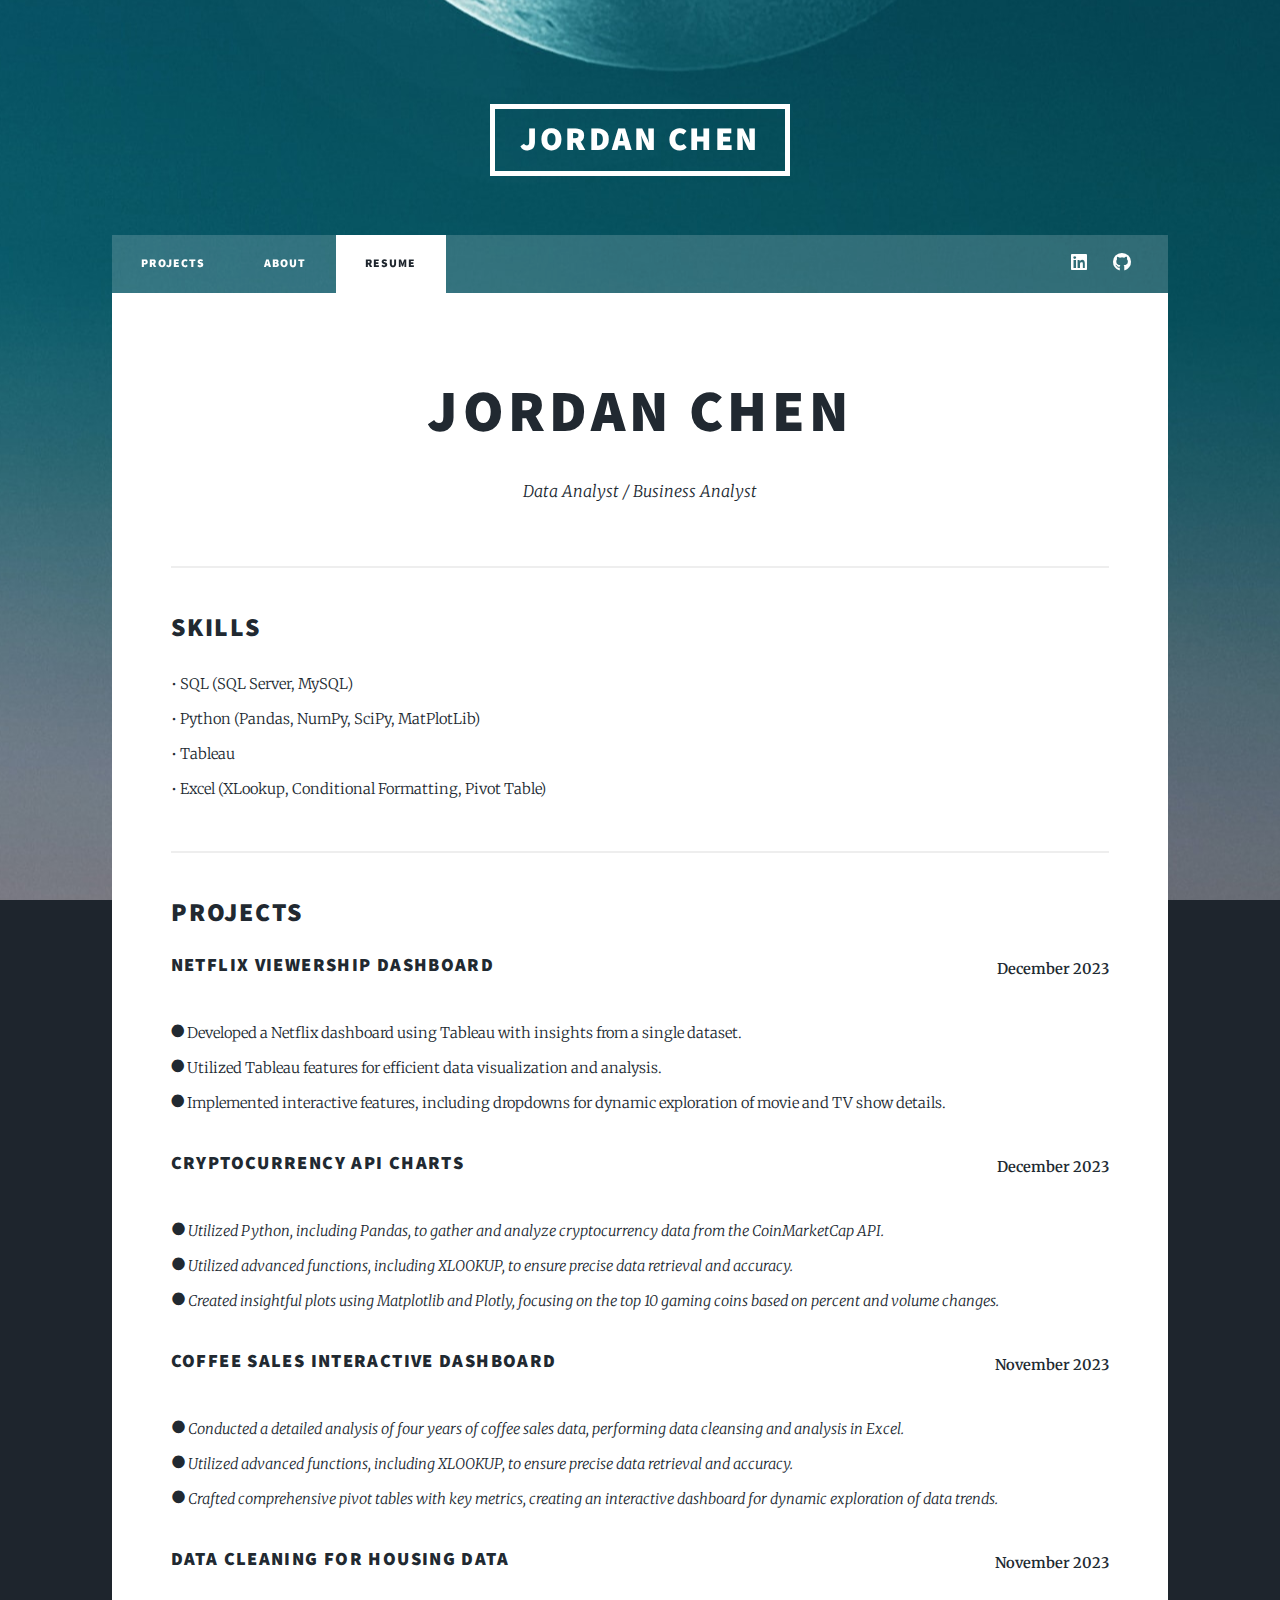
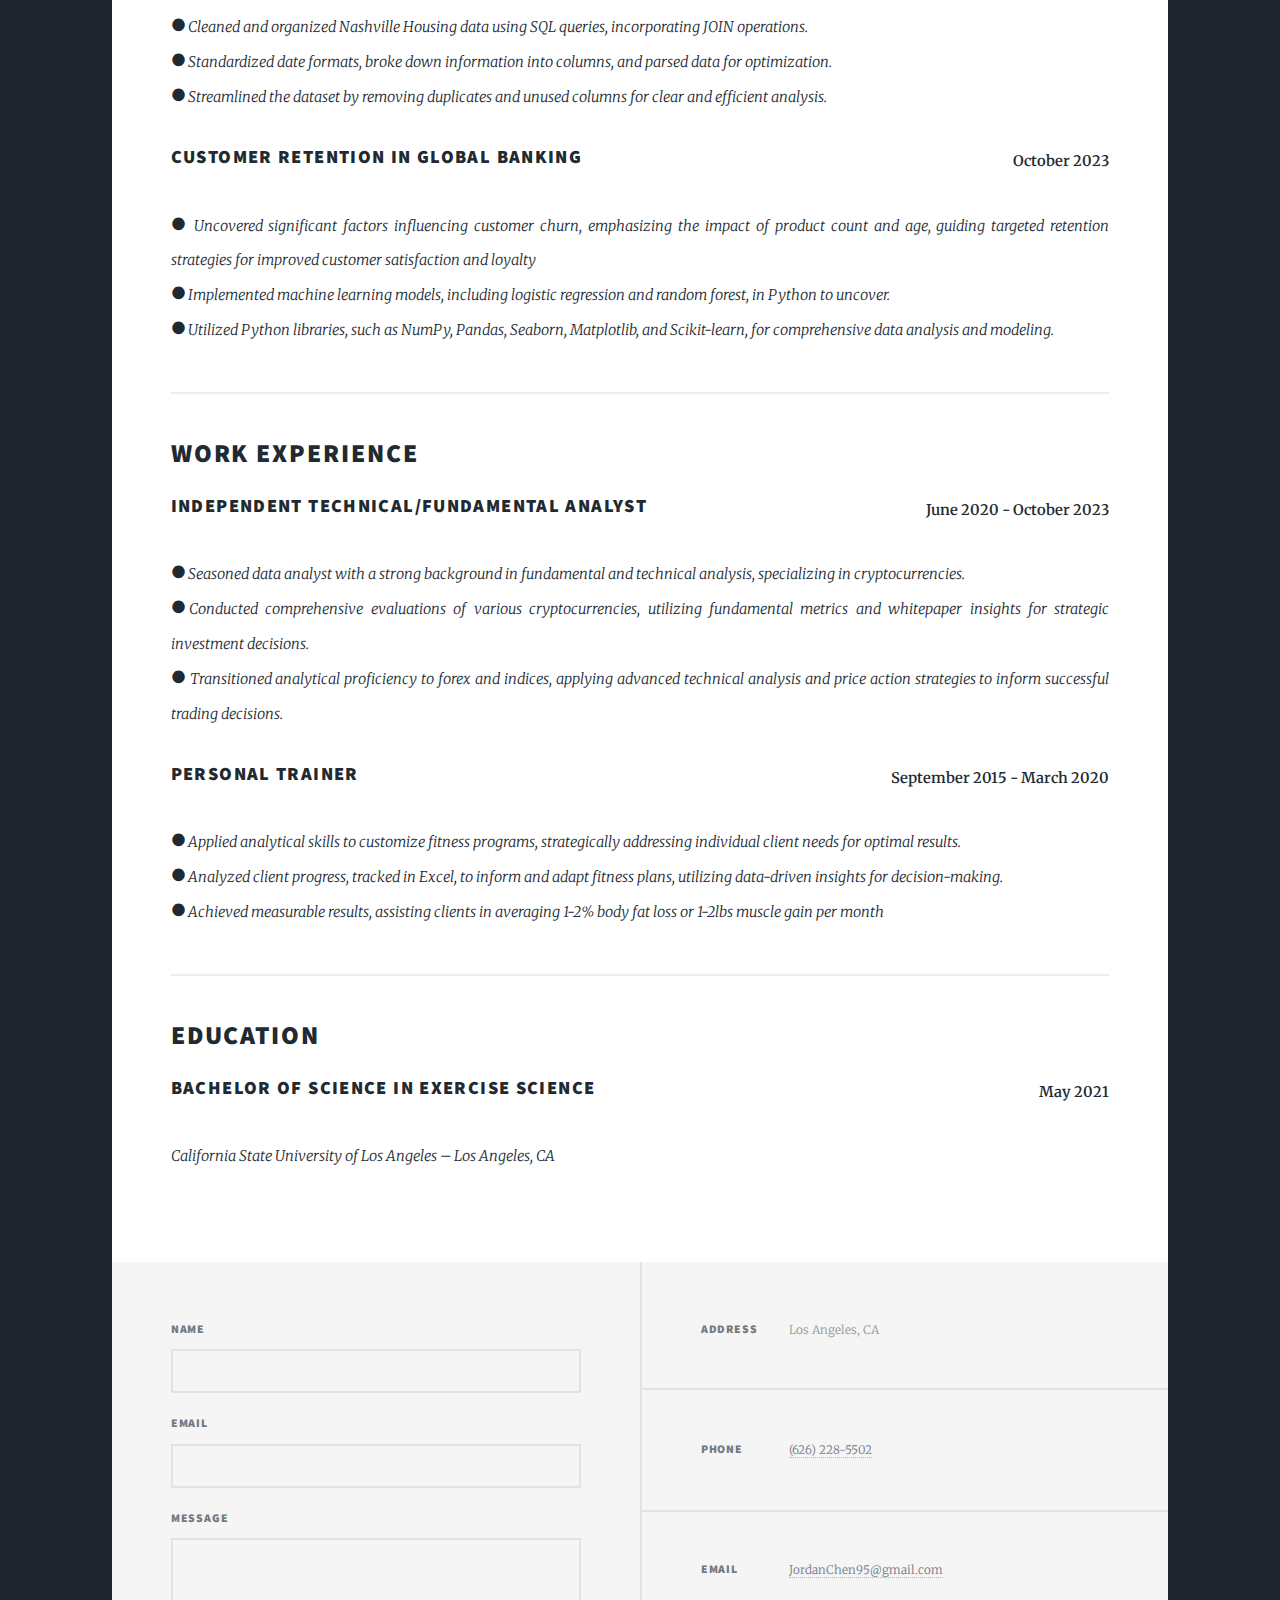
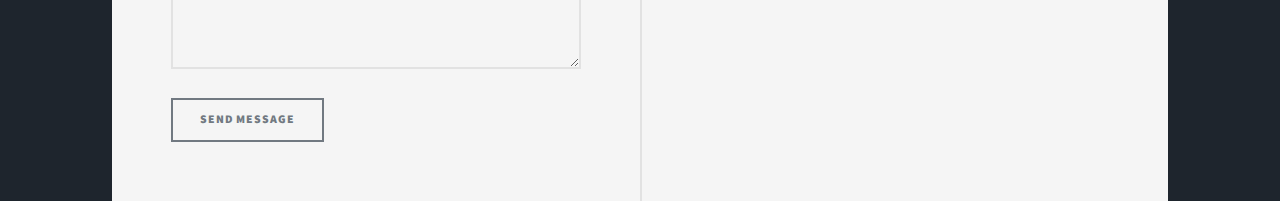
==== commit 864c7ae0: "Update elements.html" ====
--- a/elements.html
+++ b/elements.html
@@ -76,7 +76,7 @@
 				<hr />
 				<h2>Projects</h2>
 
-				<hr />
+				
 				<header>
 					<div style="display: flex; justify-content: space-between;">
 						<h3>NETFLIX VIEWERSHIP DASHBOARD</h3>
@@ -165,7 +165,7 @@
 									<!-- Lists -->
 									<h2>Work Experience</h2>
 
-									<hr />
+									
 									<div style="display: flex; justify-content: space-between;">
 										<h3>INDEPENDENT TECHNICAL/FUNDAMENTAL ANALYST </h3>
 										<p><b>June 2020 - October 2023</b></p>
@@ -182,7 +182,7 @@
 
 									</p>
 
-									<hr />
+									
 									<div style="display: flex; justify-content: space-between;">
 										<h3>PERSONAL TRAINER </h3>
 										<p><b>September 2015 - March 2020</b></p>
@@ -269,4 +269,4 @@
 
 </body>
 
-</html>+</html>
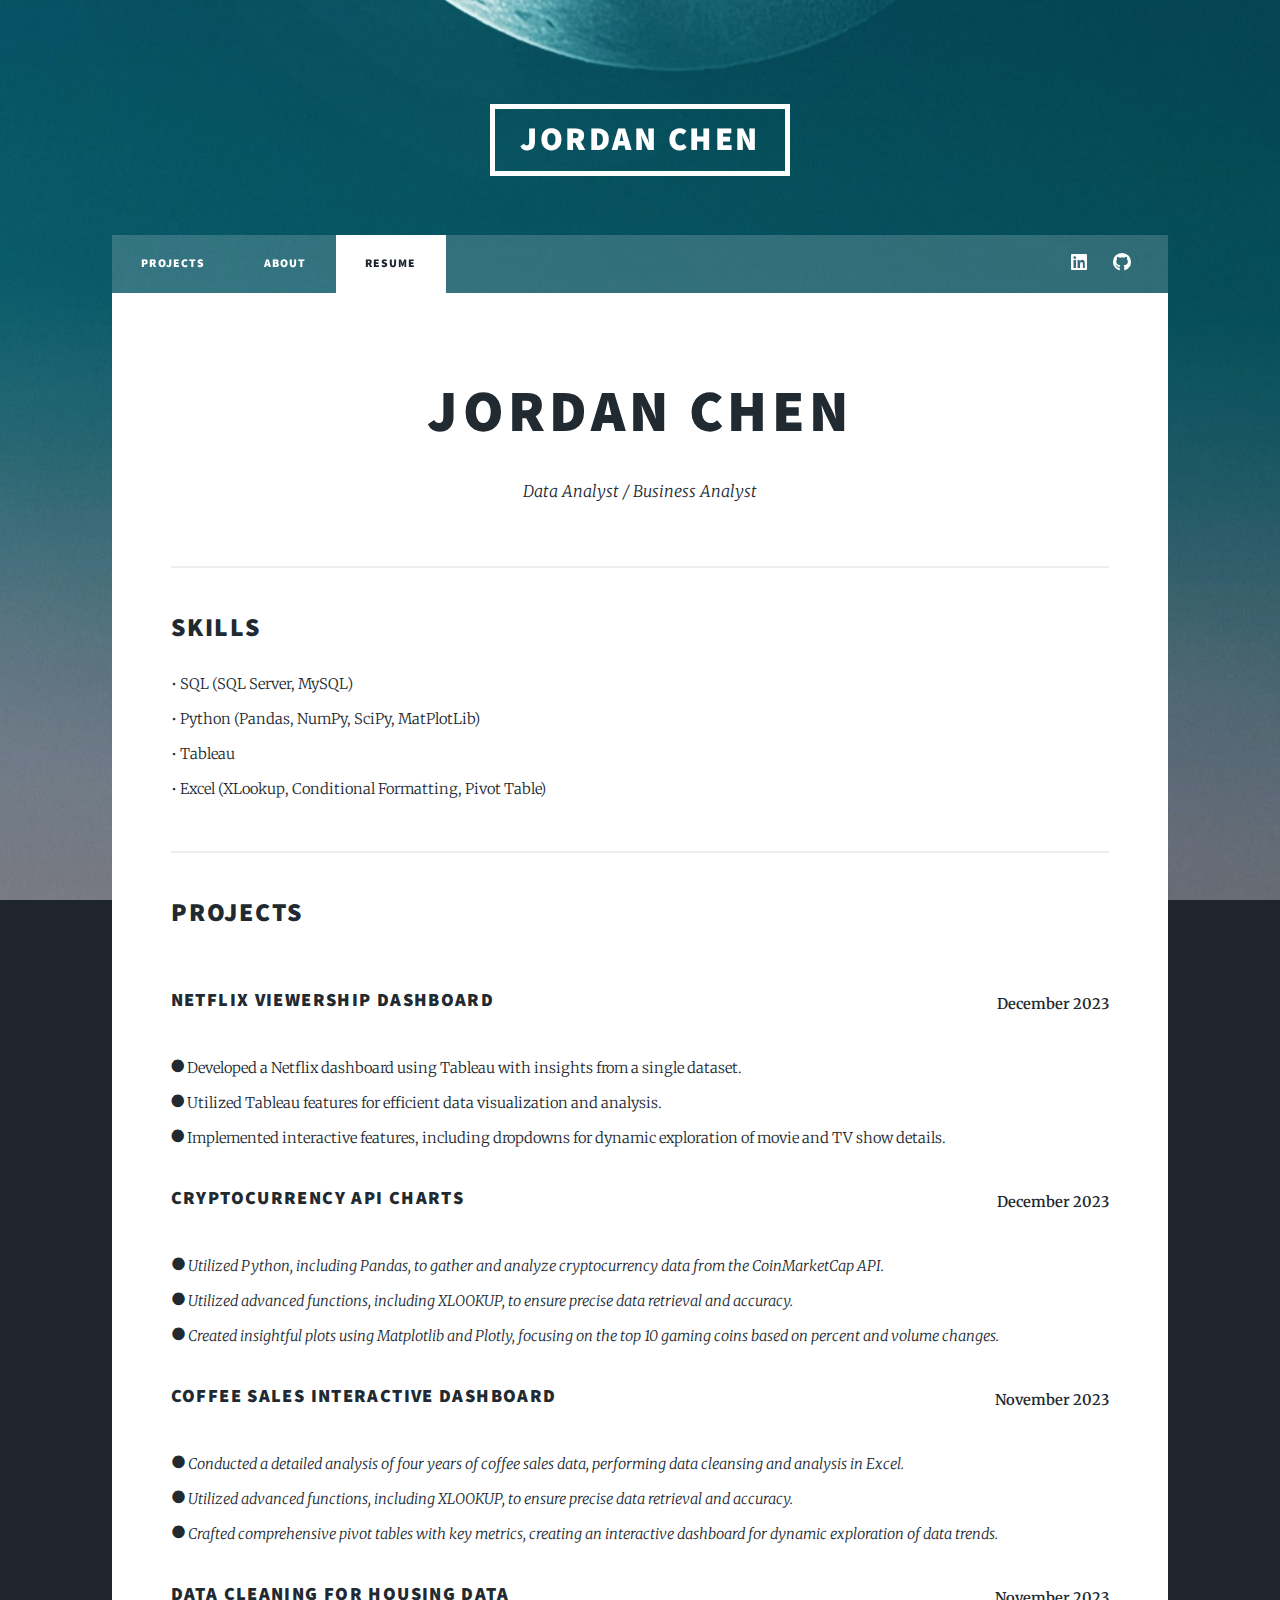
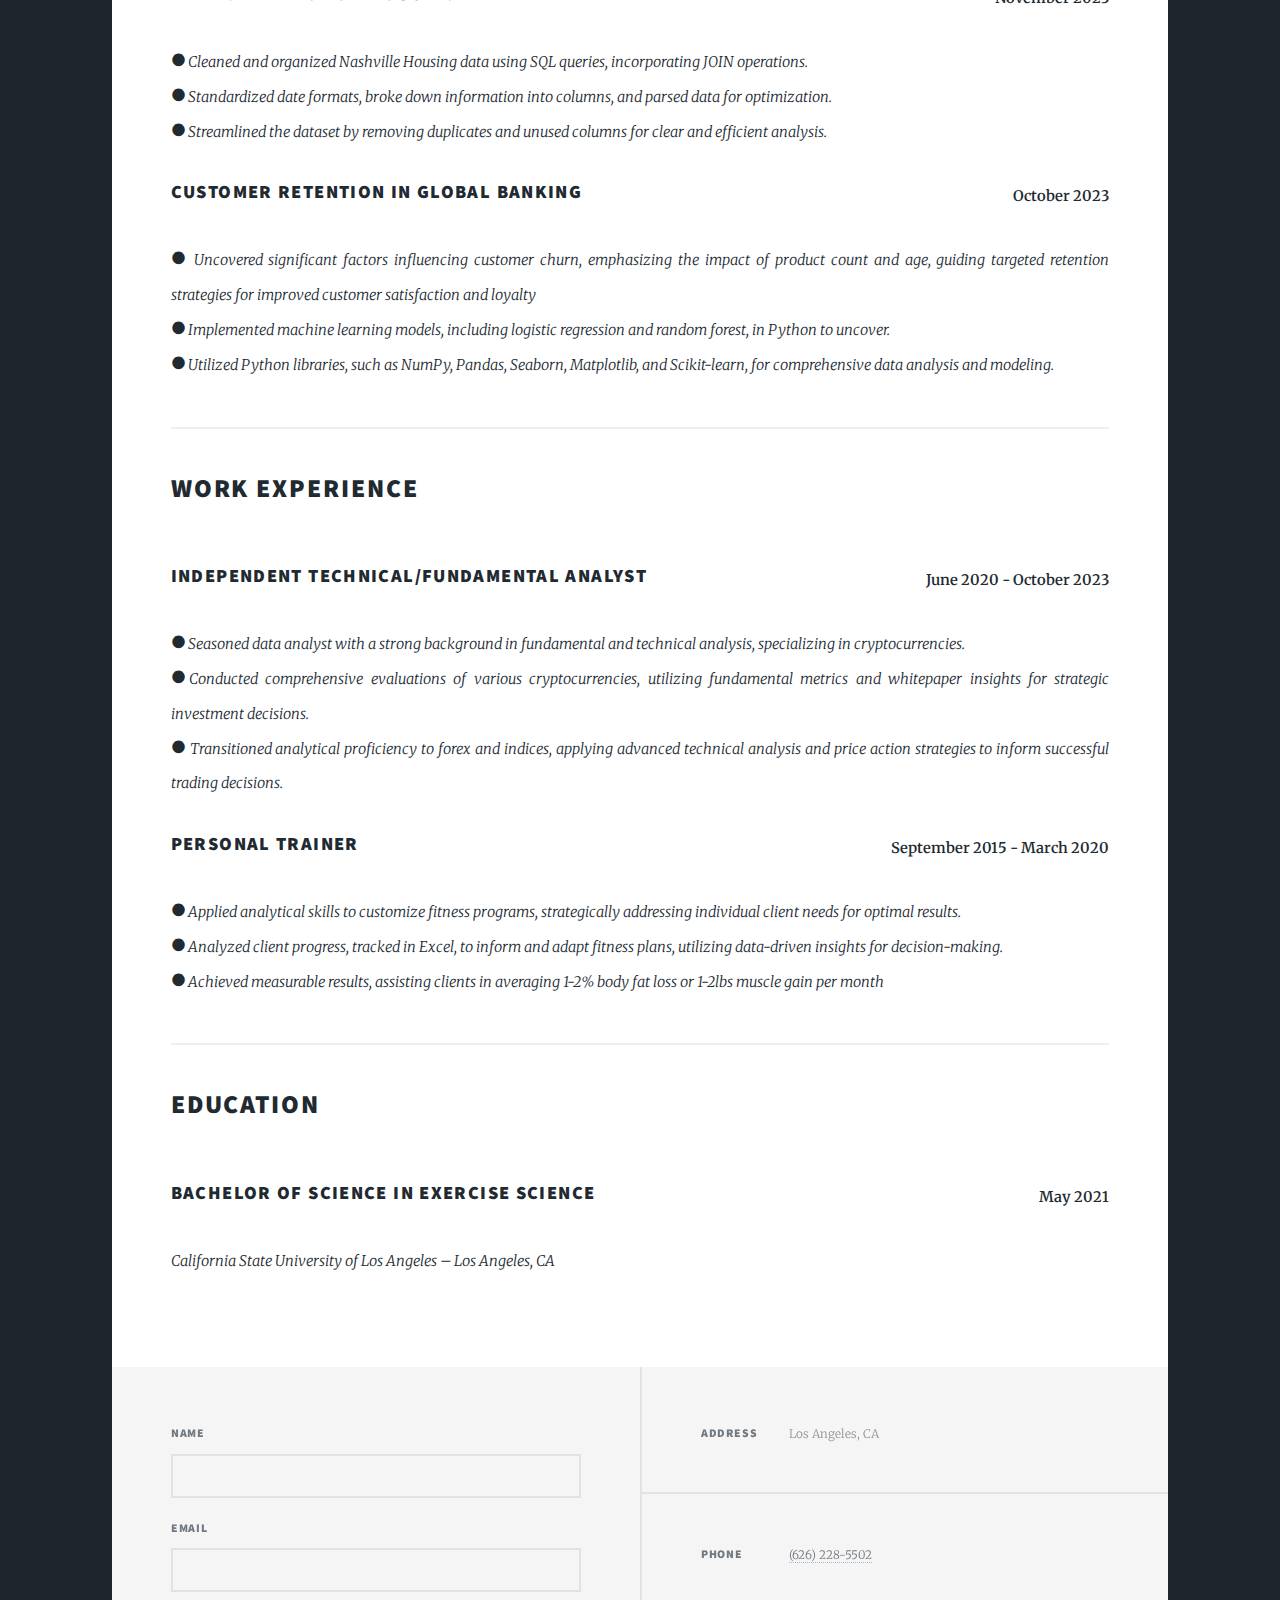
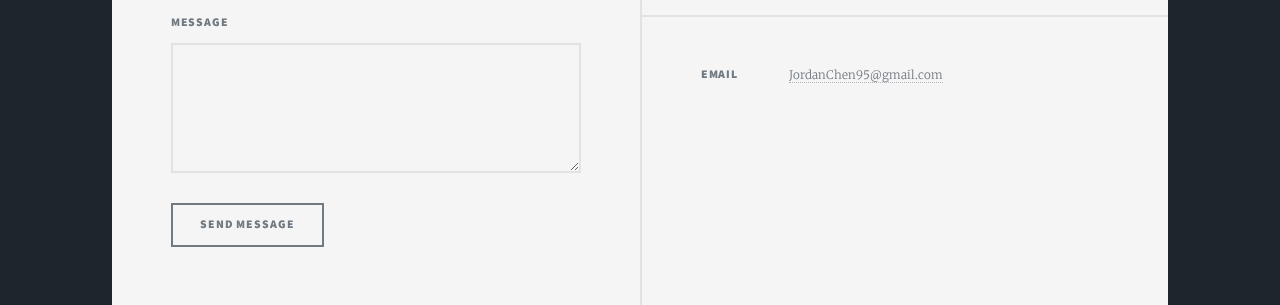
==== commit e65978bc: "Update elements.html" ====
--- a/elements.html
+++ b/elements.html
@@ -75,8 +75,9 @@
 				</p>
 				<hr />
 				<h2>Projects</h2>
-
-				
+				<br>
+
+
 				<header>
 					<div style="display: flex; justify-content: space-between;">
 						<h3>NETFLIX VIEWERSHIP DASHBOARD</h3>
@@ -164,8 +165,9 @@
 
 									<!-- Lists -->
 									<h2>Work Experience</h2>
-
-									
+									<br>
+
+
 									<div style="display: flex; justify-content: space-between;">
 										<h3>INDEPENDENT TECHNICAL/FUNDAMENTAL ANALYST </h3>
 										<p><b>June 2020 - October 2023</b></p>
@@ -182,7 +184,7 @@
 
 									</p>
 
-									
+
 									<div style="display: flex; justify-content: space-between;">
 										<h3>PERSONAL TRAINER </h3>
 										<p><b>September 2015 - March 2020</b></p>
@@ -199,7 +201,9 @@
 									</p>
 
 									<hr />
-									<h2> Education </h2>
+									<h2> Education</h2>
+									<br>
+
 
 									<div style="display: flex; justify-content: space-between;">
 										<h3>BACHELOR OF SCIENCE IN EXERCISE SCIENCE </h3>
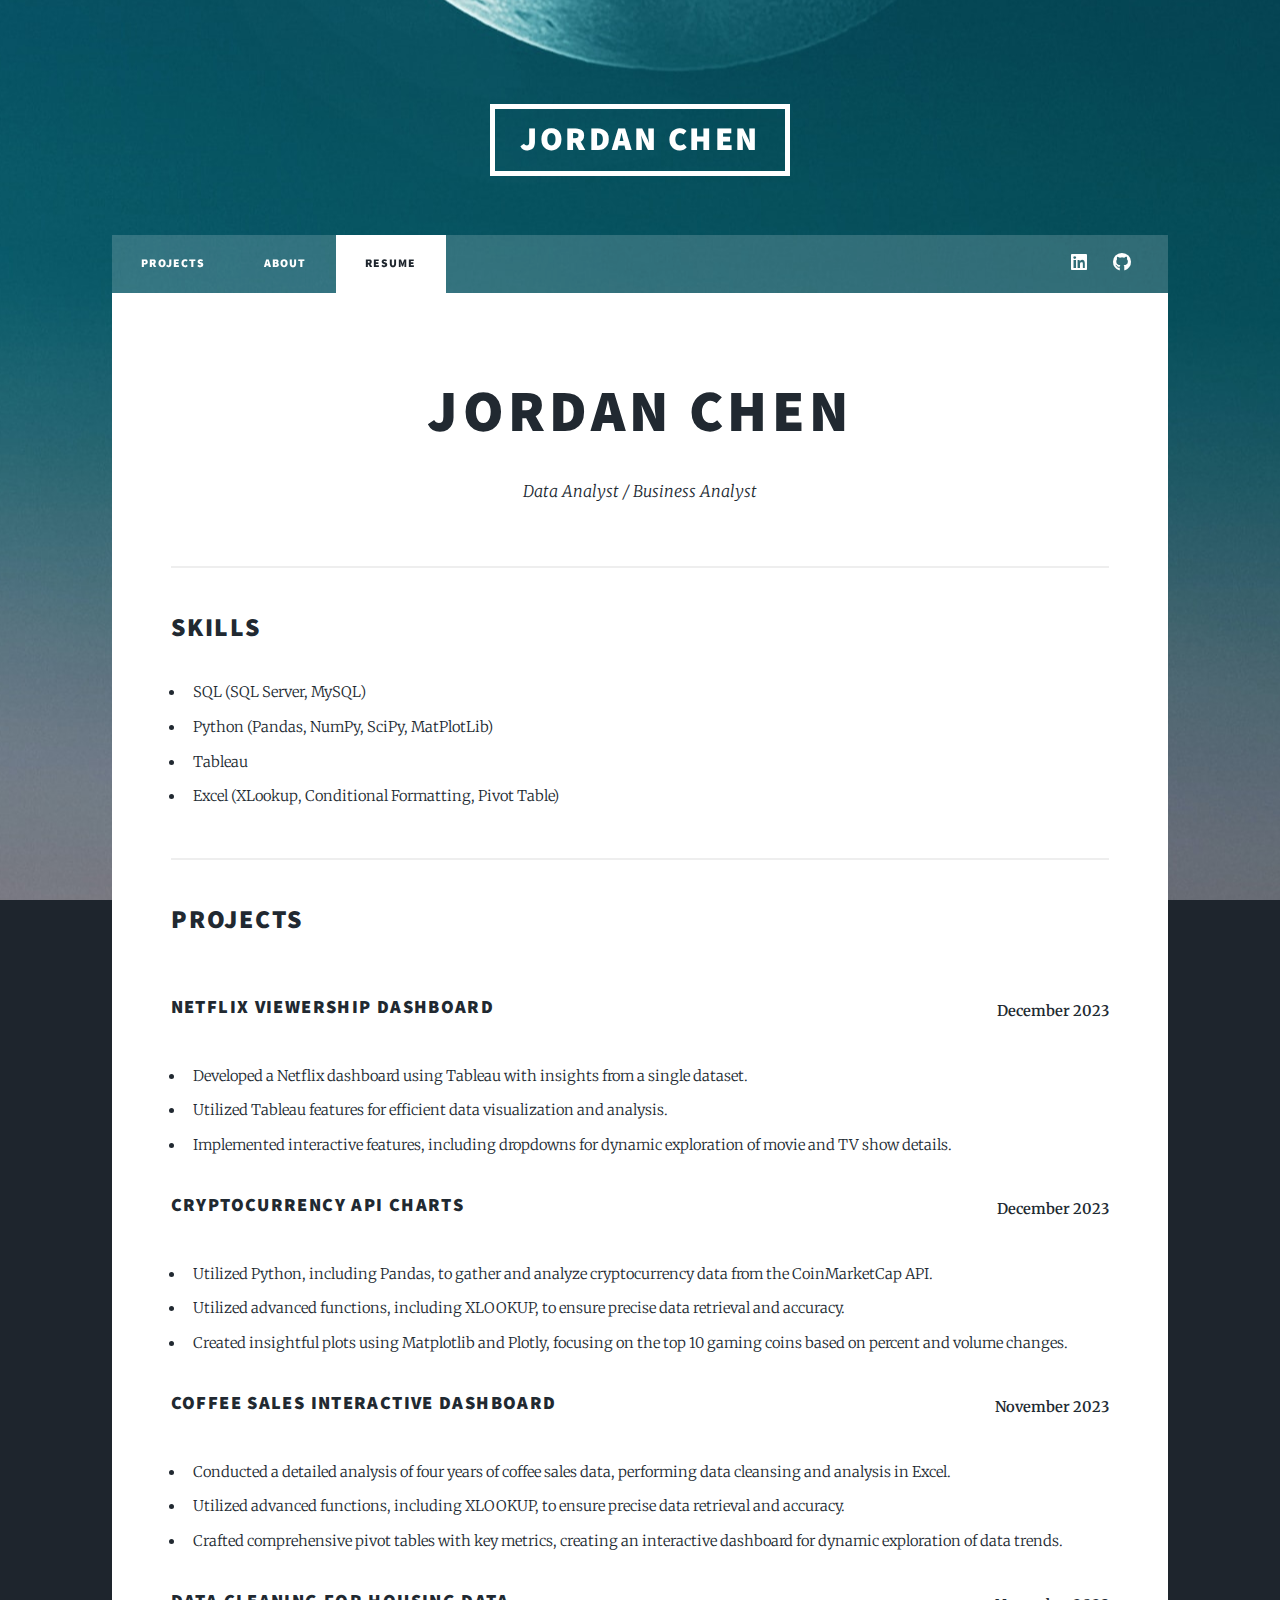
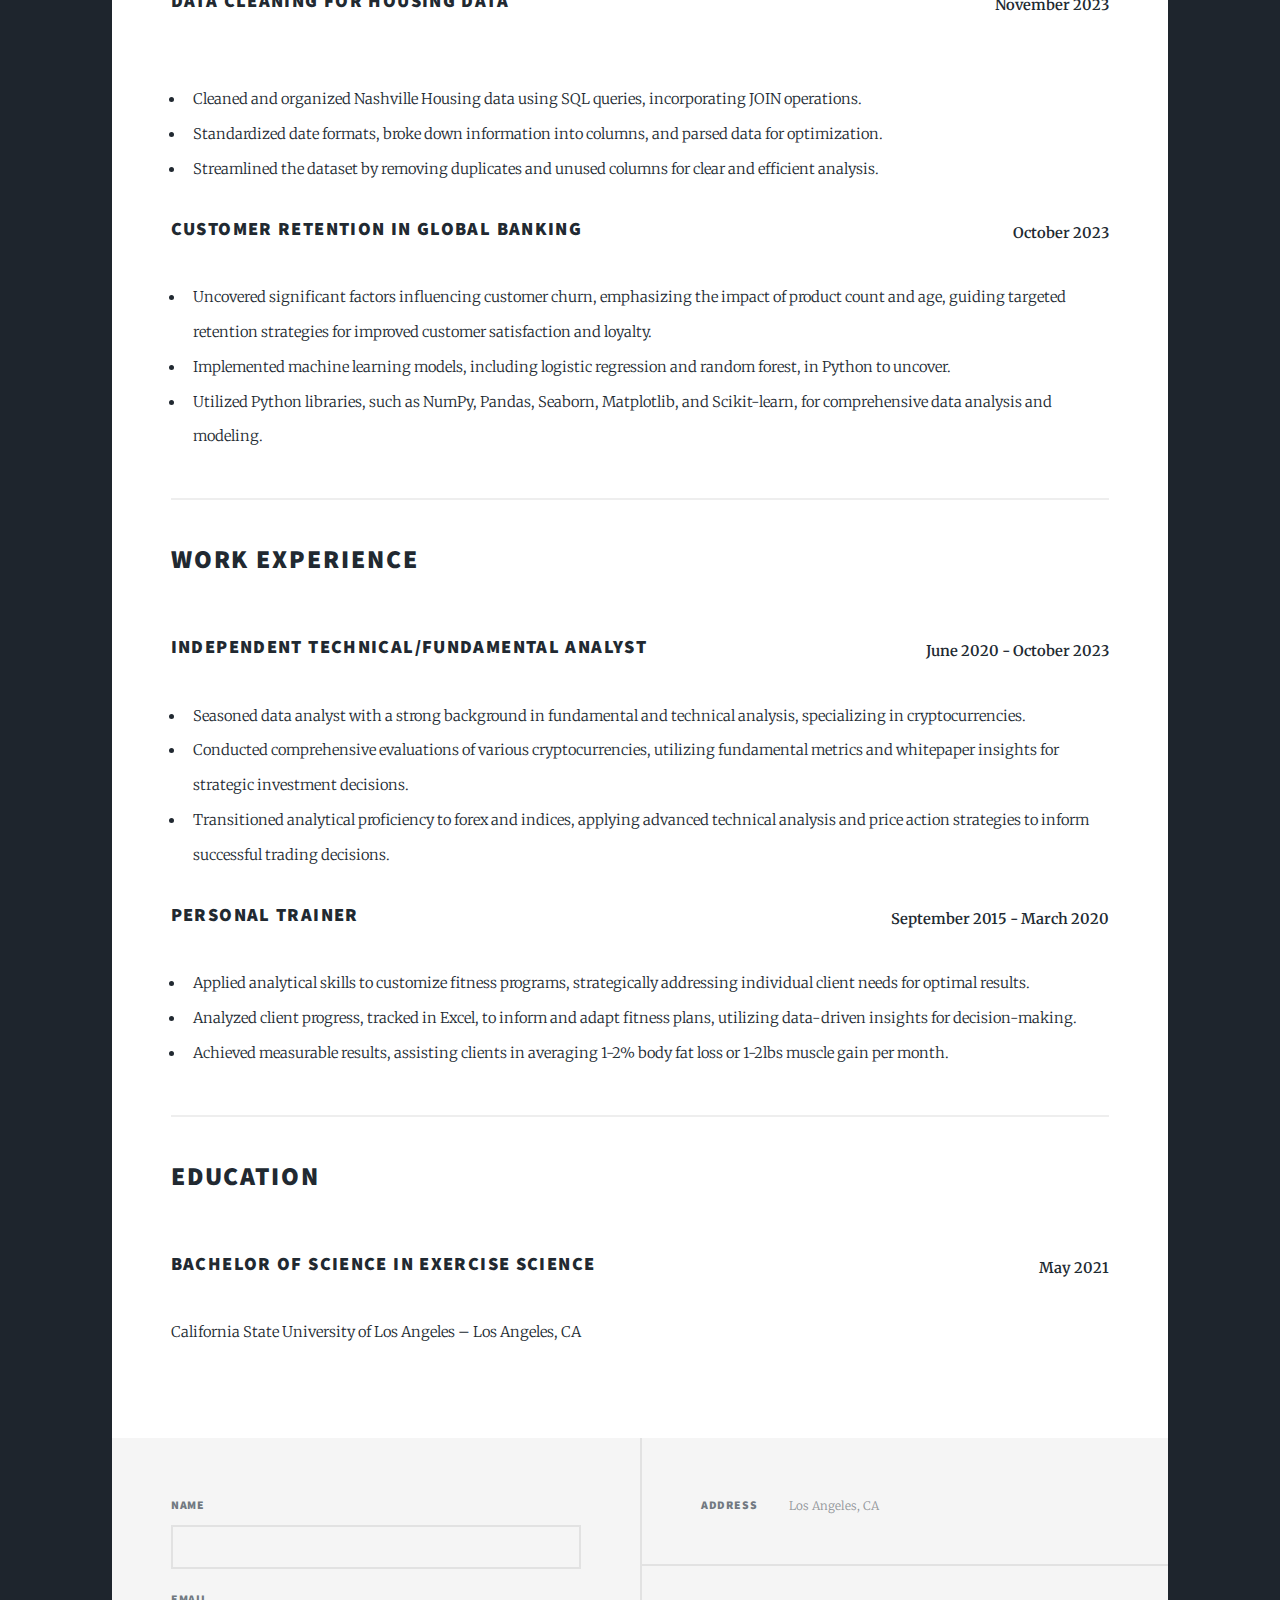
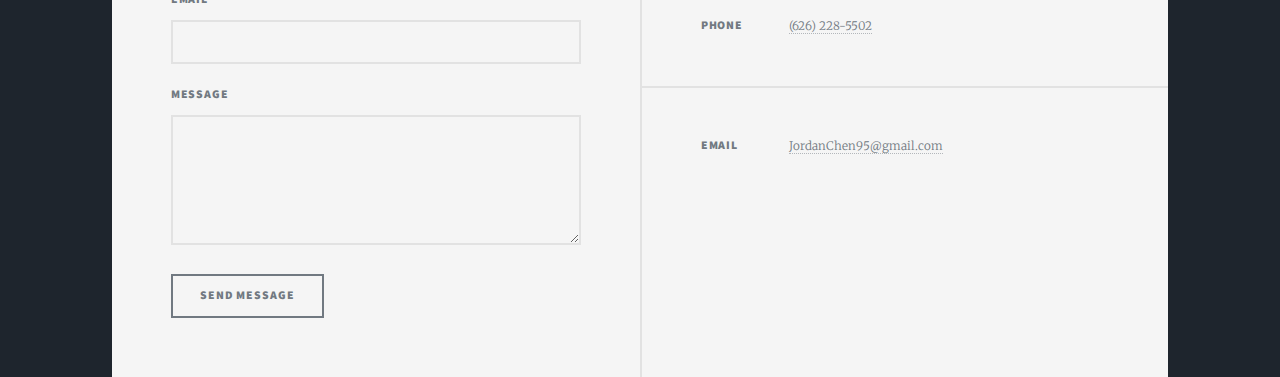
==== commit c7665c19: "Update elements.html" ====
--- a/elements.html
+++ b/elements.html
@@ -67,13 +67,19 @@
 
 				<!-- Text stuff -->
 				<h2>Skills</h2>
-				<p>• SQL (SQL Server, MySQL) <br>
-					• Python (Pandas, NumPy, SciPy, MatPlotLib) <br>
-					• Tableau <br>
-					• Excel (XLookup, Conditional Formatting, Pivot Table)
-
-				</p>
-				<hr />
+				<p>
+				<ul>
+					<li> SQL (SQL Server, MySQL) <br>
+					<li> Python (Pandas, NumPy, SciPy, MatPlotLib) <br>
+					<li> Tableau <br>
+					<li> Excel (XLookup, Conditional Formatting, Pivot Table)
+				</ul>
+
+				</p>
+				<hr />
+
+
+				<p></p>
 				<h2>Projects</h2>
 				<br>
 
@@ -83,133 +89,127 @@
 						<h3>NETFLIX VIEWERSHIP DASHBOARD</h3>
 						<p><b>December 2023</b></p>
 					</div>
-
-
-				</header>
-				<p>● Developed a Netflix dashboard using Tableau with insights from a single dataset. <br>
-					● Utilized Tableau features for efficient data visualization and analysis. <br>
-					● Implemented interactive features, including dropdowns for dynamic exploration of movie and TV show
-					details.
-				</p>
-				<header>
-
-					<header>
-						<div style="display: flex; justify-content: space-between;">
-							<h3>CRYPTOCURRENCY API CHARTS</h3>
-							<p><b>December 2023</b></p>
-						</div>
-					</header>
-					<p>● Utilized Python, including Pandas, to gather and analyze cryptocurrency data from the
-						CoinMarketCap API. <br>
-						● Utilized advanced functions, including XLOOKUP, to ensure precise data retrieval and accuracy.
-						<br>
-						● Created insightful plots using Matplotlib and Plotly, focusing on the top 10 gaming coins
-						based on percent and volume changes.
-					</p>
-					<header>
-
-						<header>
-
-							<div style="display: flex; justify-content: space-between;">
-								<h3>COFFEE SALES INTERACTIVE DASHBOARD</h3>
-								<p><b>November 2023</b></p>
-							</div>
-
-						</header>
-						<p>● Conducted a detailed analysis of four years of coffee sales data, performing data cleansing
-							and analysis in Excel. <br>
-							● Utilized advanced functions, including XLOOKUP, to ensure precise data retrieval and
-							accuracy. <br>
-							● Crafted comprehensive pivot tables with key metrics, creating an interactive dashboard for
-							dynamic exploration of data trends.
-						</p>
-						<header>
-
-							<header>
-
-								<div style="display: flex; justify-content: space-between;">
-									<h3>DATA CLEANING FOR HOUSING DATA </h3>
-									<p><b>November 2023</b></p>
-								</div>
-
-							</header>
-							<p>● Cleaned and organized Nashville Housing data using SQL queries, incorporating JOIN
-								operations. <br>
-								● Standardized date formats, broke down information into columns, and parsed data for
-								optimization. <br>
-								● Streamlined the dataset by removing duplicates and unused columns for clear and
-								efficient analysis.
-							</p>
-							<header>
-
-								<header>
-
-									<div style="display: flex; justify-content: space-between;">
-										<h3>CUSTOMER RETENTION IN GLOBAL BANKING </h3>
-										<p><b>October 2023</b></p>
-									</div>
-
-								</header>
-								<p>● Uncovered significant factors influencing customer churn, emphasizing the impact of
-									product count and age, guiding targeted retention strategies for improved customer
-									satisfaction and loyalty <br>
-									● Implemented machine learning models, including logistic regression and random
-									forest, in Python to uncover. <br>
-									● Utilized Python libraries, such as NumPy, Pandas, Seaborn, Matplotlib, and
-									Scikit-learn, for comprehensive data analysis and modeling.
-								</p>
-								<header>
-
-
-									<hr />
-
-									<!-- Lists -->
-									<h2>Work Experience</h2>
-									<br>
-
-
-									<div style="display: flex; justify-content: space-between;">
-										<h3>INDEPENDENT TECHNICAL/FUNDAMENTAL ANALYST </h3>
-										<p><b>June 2020 - October 2023</b></p>
-									</div>
-
-									<p>● Seasoned data analyst with a strong background in fundamental and technical
-										analysis, specializing in cryptocurrencies. <br>
-										●Conducted comprehensive evaluations of various cryptocurrencies, utilizing
-										fundamental metrics and whitepaper insights for strategic investment decisions.
-										<br>
-										● Transitioned analytical proficiency to forex and indices, applying advanced
-										technical analysis and price action strategies to inform successful trading
-										decisions.
-
-									</p>
-
-
-									<div style="display: flex; justify-content: space-between;">
-										<h3>PERSONAL TRAINER </h3>
-										<p><b>September 2015 - March 2020</b></p>
-									</div>
-
-									<p>● Applied analytical skills to customize fitness programs, strategically
-										addressing individual client needs for optimal results. <br>
-										● Analyzed client progress, tracked in Excel, to inform and adapt fitness plans,
-										utilizing data-driven insights for decision-making. <br>
-										● Achieved measurable results, assisting clients in averaging 1-2% body fat loss
-										or 1-2lbs muscle gain per month
-
-
-									</p>
-
-									<hr />
-									<h2> Education</h2>
-									<br>
-
-
-									<div style="display: flex; justify-content: space-between;">
-										<h3>BACHELOR OF SCIENCE IN EXERCISE SCIENCE </h3>
-										<p> <b>May 2021</b></p>
-									</div>
-									<p> California State University of Los Angeles – Los Angeles, CA </p>
+				</header>
+				<ul>
+					<li>Developed a Netflix dashboard using Tableau with insights from a single dataset.</li>
+					<li>Utilized Tableau features for efficient data visualization and analysis.</li>
+					<li>Implemented interactive features, including dropdowns for dynamic exploration of movie and TV
+						show details.</li>
+				</ul>
+
+				<p>
+				<header>
+					<div style="display: flex; justify-content: space-between;">
+						<h3>CRYPTOCURRENCY API CHARTS</h3>
+						<p><b>December 2023</b></p>
+					</div>
+				</header>
+				<ul>
+					<li>Utilized Python, including Pandas, to gather and analyze cryptocurrency data from the
+						CoinMarketCap API.</li>
+					<li>Utilized advanced functions, including XLOOKUP, to ensure precise data retrieval and accuracy.
+					</li>
+					<li>Created insightful plots using Matplotlib and Plotly, focusing on the top 10 gaming coins based
+						on percent and volume changes.</li>
+				</ul>
+				</p>
+
+				<p>
+				<header>
+					<div style="display: flex; justify-content: space-between;">
+						<h3>COFFEE SALES INTERACTIVE DASHBOARD</h3>
+						<p><b>November 2023</b></p>
+					</div>
+				</header>
+				<ul>
+					<li>Conducted a detailed analysis of four years of coffee sales data, performing data cleansing and
+						analysis in Excel.</li>
+					<li>Utilized advanced functions, including XLOOKUP, to ensure precise data retrieval and accuracy.
+					</li>
+					<li>Crafted comprehensive pivot tables with key metrics, creating an interactive dashboard for
+						dynamic exploration of data trends.</li>
+				</ul>
+				</p>
+
+				<header>
+					<div style="display: flex; justify-content: space-between;">
+						<h3>DATA CLEANING FOR HOUSING DATA</h3>
+						<p><b>November 2023</b></p>
+					</div>
+				</header>
+				<p>
+				<ul>
+					<li>Cleaned and organized Nashville Housing data using SQL queries, incorporating JOIN operations.
+					</li>
+					<li>Standardized date formats, broke down information into columns, and parsed data for
+						optimization.</li>
+					<li>Streamlined the dataset by removing duplicates and unused columns for clear and efficient
+						analysis.</li>
+				</ul>
+				</p>
+
+				<header>
+					<div style="display: flex; justify-content: space-between;">
+						<h3>CUSTOMER RETENTION IN GLOBAL BANKING</h3>
+						<p><b>October 2023</b></p>
+					</div>
+				</header>
+				<ul>
+					<li>Uncovered significant factors influencing customer churn, emphasizing the impact of product
+						count and age, guiding targeted retention strategies for improved customer satisfaction and
+						loyalty.</li>
+					<li>Implemented machine learning models, including logistic regression and random forest, in Python
+						to uncover.</li>
+					<li>Utilized Python libraries, such as NumPy, Pandas, Seaborn, Matplotlib, and Scikit-learn, for
+						comprehensive data analysis and modeling.</li>
+				</ul>
+
+				<hr />
+
+
+
+				<!-- Lists -->
+				<h2>Work Experience</h2>
+				<br>
+
+				<div style="display: flex; justify-content: space-between;">
+					<h3>INDEPENDENT TECHNICAL/FUNDAMENTAL ANALYST</h3>
+					<p><b>June 2020 - October 2023</b></p>
+				</div>
+				<ul>
+					<li>Seasoned data analyst with a strong background in fundamental and technical analysis,
+						specializing in cryptocurrencies.</li>
+					<li>Conducted comprehensive evaluations of various cryptocurrencies, utilizing fundamental metrics
+						and whitepaper insights for strategic investment decisions.</li>
+					<li>Transitioned analytical proficiency to forex and indices, applying advanced technical analysis
+						and price action strategies to inform successful trading decisions.</li>
+				</ul>
+
+				<div style="display: flex; justify-content: space-between;">
+					<h3>PERSONAL TRAINER</h3>
+					<p><b>September 2015 - March 2020</b></p>
+				</div>
+				<ul>
+					<li>Applied analytical skills to customize fitness programs, strategically addressing individual
+						client needs for optimal results.</li>
+					<li>Analyzed client progress, tracked in Excel, to inform and adapt fitness plans, utilizing
+						data-driven insights for decision-making.</li>
+					<li>Achieved measurable results, assisting clients in averaging 1-2% body fat loss or 1-2lbs muscle
+						gain per month.</li>
+				</ul>
+
+
+
+				<hr />
+				<h2> Education</h2>
+				<br>
+
+
+				<div style="display: flex; justify-content: space-between;">
+					<h3>BACHELOR OF SCIENCE IN EXERCISE SCIENCE </h3>
+					<p> <b>May 2021</b></p>
+				</div>
+				<p> California State University of Los Angeles – Los Angeles, CA </p>
 
 		</div>
 
--- a/assets/css/main.css
+++ b/assets/css/main.css
@@ -3365,7 +3365,7 @@
 	top: 0;
 	left: 0;
 	width: 100%;
-	height: 770%;
+	height: 780%;
 	background-color: #212931;
 	background-image: url("../../images/data7.jpg"), linear-gradient(0deg, rgba(0, 0, 0, 0.1), rgba(0, 0, 0, 0.1)), url("../../images/bg.jpg");
 	background-size: auto, auto, 100% auto;
@@ -4880,4 +4880,4 @@
 
 .image img {
 	width: 100%;
-}+}
